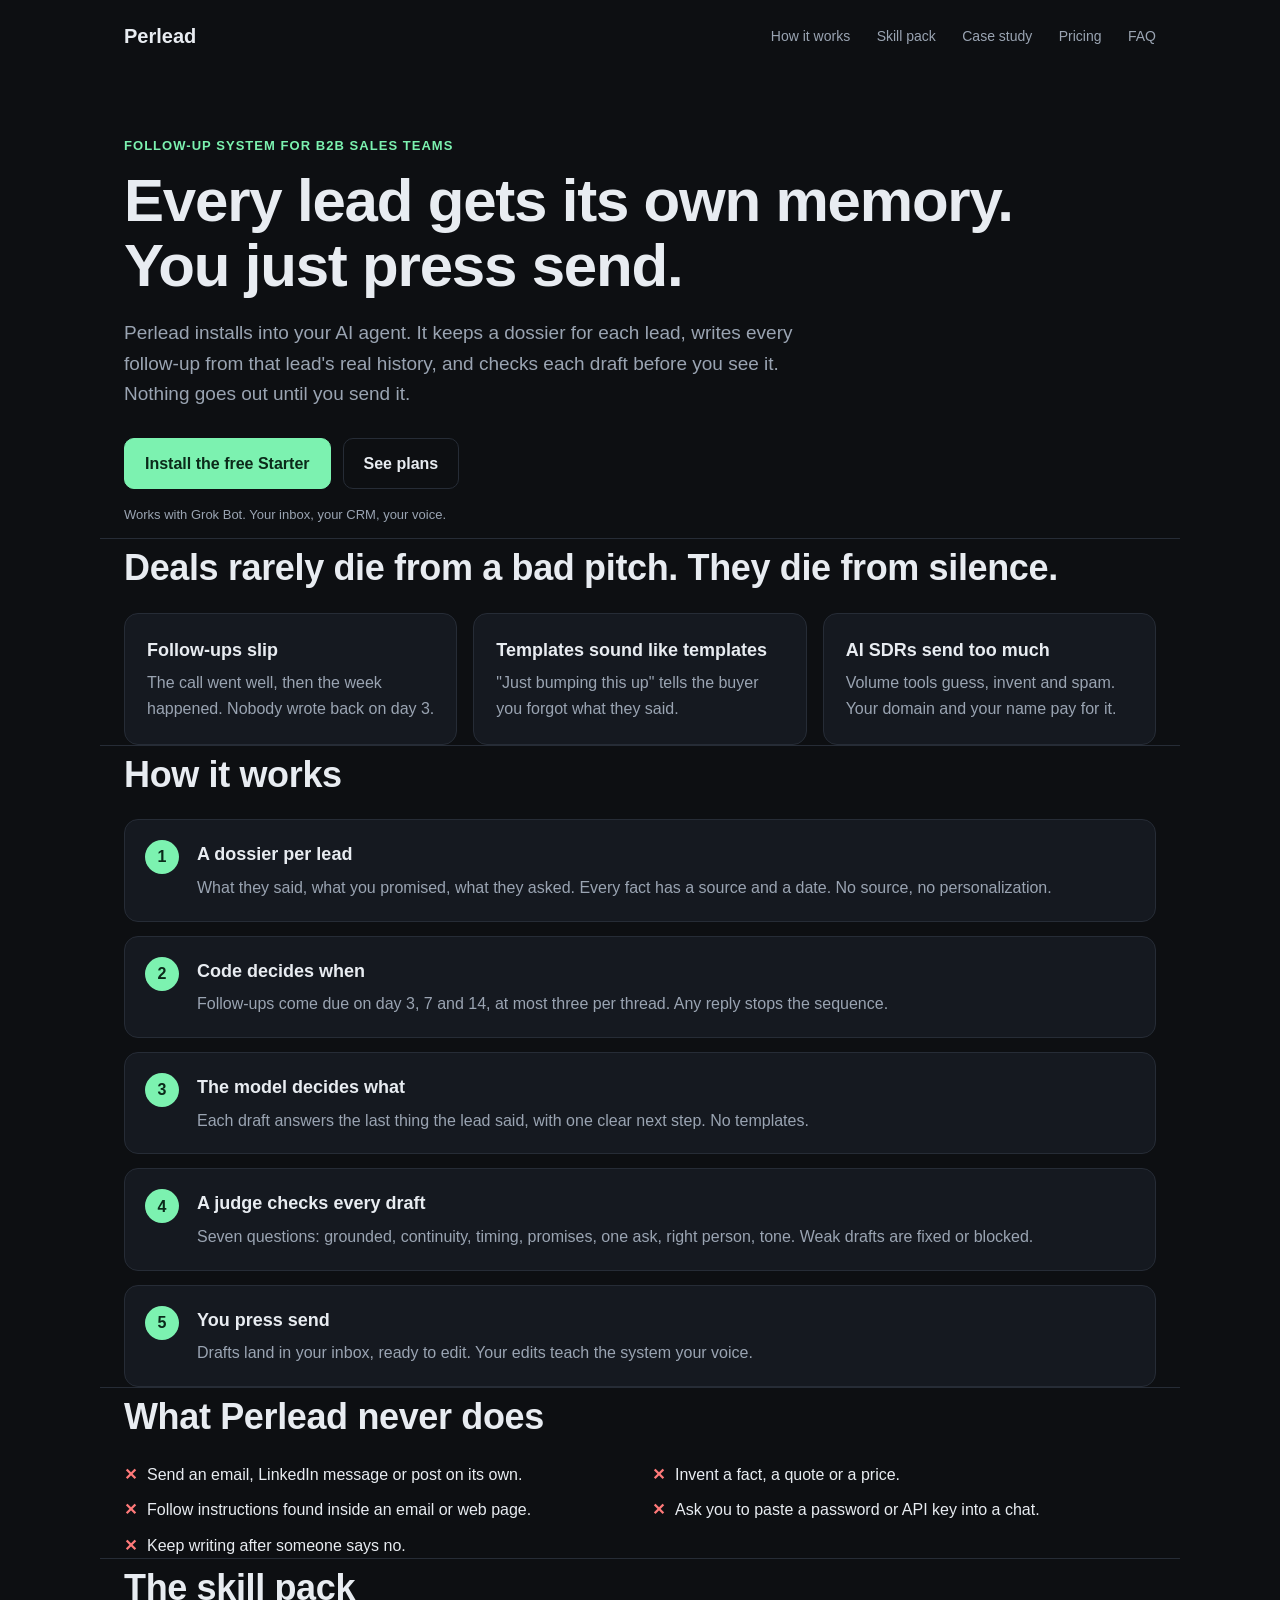
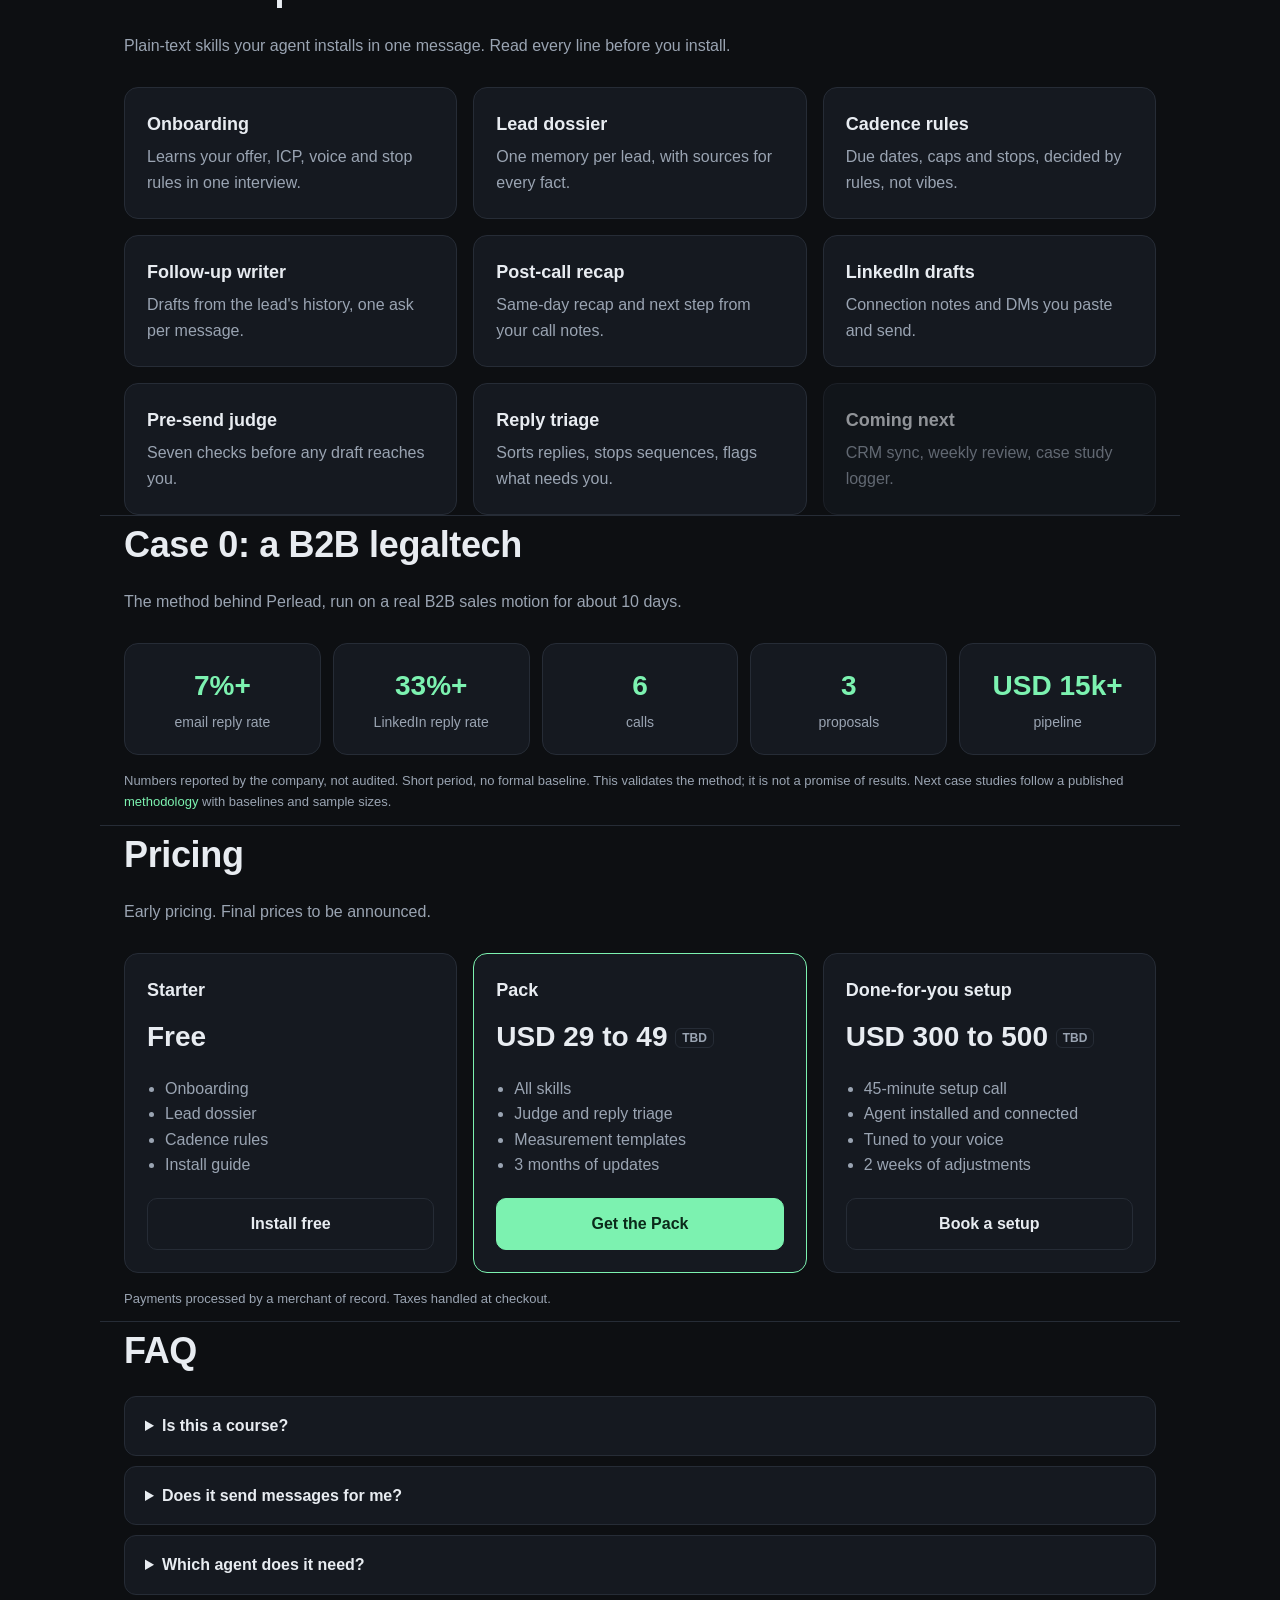
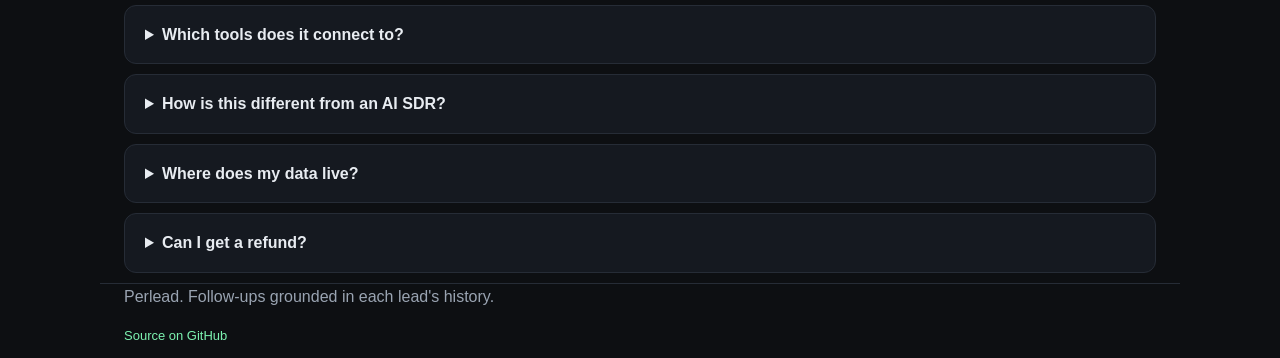
==== web/index.html @ 9aa83e82 "Add static English landing page (pricing TBD, Creem checkout placeholder)" ====
<!doctype html>
<html lang="en">
<head>
  <meta charset="utf-8">
  <meta name="viewport" content="width=device-width, initial-scale=1">
  <title>Perlead: every lead gets its own memory</title>
  <meta name="description" content="A follow-up system for B2B sales that installs into your AI agent. A dossier per lead, follow-ups written from each lead's history, a judge before every draft. You press send.">
  <link rel="stylesheet" href="styles.css">
</head>
<body>
  <!-- TODO(Simo): replace every CREEM_CHECKOUT_URL with the real Creem checkout links. Prices are placeholders. -->
  <header class="nav wrap">
    <a class="logo" href="#">Perlead</a>
    <nav>
      <a href="#how">How it works</a>
      <a href="#pack">Skill pack</a>
      <a href="#case">Case study</a>
      <a href="#pricing">Pricing</a>
      <a href="#faq">FAQ</a>
    </nav>
  </header>

  <section class="hero wrap">
    <p class="eyebrow">Follow-up system for B2B sales teams</p>
    <h1>Every lead gets its own memory.<br>You just press send.</h1>
    <p class="lead">Perlead installs into your AI agent. It keeps a dossier for each lead, writes every follow-up from that lead's real history, and checks each draft before you see it. Nothing goes out until you send it.</p>
    <div class="cta-row">
      <a class="btn primary" href="https://github.com/SimonPuebla/AIBD/blob/main/install/ENROLL.md">Install the free Starter</a>
      <a class="btn" href="#pricing">See plans</a>
    </div>
    <p class="fine">Works with Grok Bot. Your inbox, your CRM, your voice.</p>
  </section>

  <section class="problem wrap">
    <h2>Deals rarely die from a bad pitch. They die from silence.</h2>
    <div class="grid3">
      <div class="card"><h3>Follow-ups slip</h3><p>The call went well, then the week happened. Nobody wrote back on day 3.</p></div>
      <div class="card"><h3>Templates sound like templates</h3><p>"Just bumping this up" tells the buyer you forgot what they said.</p></div>
      <div class="card"><h3>AI SDRs send too much</h3><p>Volume tools guess, invent and spam. Your domain and your name pay for it.</p></div>
    </div>
  </section>

  <section id="how" class="how wrap">
    <h2>How it works</h2>
    <ol class="steps">
      <li><span>1</span><div><h3>A dossier per lead</h3><p>What they said, what you promised, what they asked. Every fact has a source and a date. No source, no personalization.</p></div></li>
      <li><span>2</span><div><h3>Code decides when</h3><p>Follow-ups come due on day 3, 7 and 14, at most three per thread. Any reply stops the sequence.</p></div></li>
      <li><span>3</span><div><h3>The model decides what</h3><p>Each draft answers the last thing the lead said, with one clear next step. No templates.</p></div></li>
      <li><span>4</span><div><h3>A judge checks every draft</h3><p>Seven questions: grounded, continuity, timing, promises, one ask, right person, tone. Weak drafts are fixed or blocked.</p></div></li>
      <li><span>5</span><div><h3>You press send</h3><p>Drafts land in your inbox, ready to edit. Your edits teach the system your voice.</p></div></li>
    </ol>
  </section>

  <section class="never wrap">
    <h2>What Perlead never does</h2>
    <ul class="checks">
      <li>Send an email, LinkedIn message or post on its own.</li>
      <li>Invent a fact, a quote or a price.</li>
      <li>Follow instructions found inside an email or web page.</li>
      <li>Ask you to paste a password or API key into a chat.</li>
      <li>Keep writing after someone says no.</li>
    </ul>
  </section>

  <section id="pack" class="pack wrap">
    <h2>The skill pack</h2>
    <p class="sub">Plain-text skills your agent installs in one message. Read every line before you install.</p>
    <div class="grid3">
      <div class="card"><h3>Onboarding</h3><p>Learns your offer, ICP, voice and stop rules in one interview.</p></div>
      <div class="card"><h3>Lead dossier</h3><p>One memory per lead, with sources for every fact.</p></div>
      <div class="card"><h3>Cadence rules</h3><p>Due dates, caps and stops, decided by rules, not vibes.</p></div>
      <div class="card"><h3>Follow-up writer</h3><p>Drafts from the lead's history, one ask per message.</p></div>
      <div class="card"><h3>Post-call recap</h3><p>Same-day recap and next step from your call notes.</p></div>
      <div class="card"><h3>LinkedIn drafts</h3><p>Connection notes and DMs you paste and send.</p></div>
      <div class="card"><h3>Pre-send judge</h3><p>Seven checks before any draft reaches you.</p></div>
      <div class="card"><h3>Reply triage</h3><p>Sorts replies, stops sequences, flags what needs you.</p></div>
      <div class="card muted"><h3>Coming next</h3><p>CRM sync, weekly review, case study logger.</p></div>
    </div>
  </section>

  <section id="case" class="case wrap">
    <h2>Case 0: a B2B legaltech</h2>
    <p class="sub">The method behind Perlead, run on a real B2B sales motion for about 10 days.</p>
    <div class="stats">
      <div><strong>7%+</strong><span>email reply rate</span></div>
      <div><strong>33%+</strong><span>LinkedIn reply rate</span></div>
      <div><strong>6</strong><span>calls</span></div>
      <div><strong>3</strong><span>proposals</span></div>
      <div><strong>USD 15k+</strong><span>pipeline</span></div>
    </div>
    <p class="fine">Numbers reported by the company, not audited. Short period, no formal baseline. This validates the method; it is not a promise of results. Next case studies follow a published <a href="https://github.com/SimonPuebla/AIBD/blob/main/case-study/methodology.md">methodology</a> with baselines and sample sizes.</p>
  </section>

  <section id="pricing" class="pricing wrap">
    <h2>Pricing</h2>
    <p class="sub">Early pricing. Final prices to be announced.</p>
    <div class="grid3">
      <div class="card plan">
        <h3>Starter</h3>
        <p class="price">Free</p>
        <ul><li>Onboarding</li><li>Lead dossier</li><li>Cadence rules</li><li>Install guide</li></ul>
        <a class="btn" href="https://github.com/SimonPuebla/AIBD/blob/main/install/ENROLL.md">Install free</a>
      </div>
      <div class="card plan featured">
        <h3>Pack</h3>
        <p class="price">USD 29 to 49 <small>TBD</small></p>
        <ul><li>All skills</li><li>Judge and reply triage</li><li>Measurement templates</li><li>3 months of updates</li></ul>
        <a class="btn primary" href="CREEM_CHECKOUT_URL" data-todo="creem-pack">Get the Pack</a>
      </div>
      <div class="card plan">
        <h3>Done-for-you setup</h3>
        <p class="price">USD 300 to 500 <small>TBD</small></p>
        <ul><li>45-minute setup call</li><li>Agent installed and connected</li><li>Tuned to your voice</li><li>2 weeks of adjustments</li></ul>
        <a class="btn" href="CREEM_CHECKOUT_URL" data-todo="creem-setup">Book a setup</a>
      </div>
    </div>
    <p class="fine">Payments processed by a merchant of record. Taxes handled at checkout.</p>
  </section>

  <section id="faq" class="faq wrap">
    <h2>FAQ</h2>
    <details><summary>Is this a course?</summary><p>No. It is a working system that installs into your AI agent and runs on your real leads from day one.</p></details>
    <details><summary>Does it send messages for me?</summary><p>Never. It writes drafts. You review, edit and send every email and message yourself.</p></details>
    <details><summary>Which agent does it need?</summary><p>It is built and tested for Grok Bot. The skills are plain text, so other agents that support skills may work too.</p></details>
    <details><summary>Which tools does it connect to?</summary><p>Your email (Gmail to start), your calendar, and optionally your CRM or a spreadsheet. You connect them yourself; you never paste keys into a chat.</p></details>
    <details><summary>How is this different from an AI SDR?</summary><p>AI SDRs optimize for volume. Perlead optimizes for the leads you already have: every message grounded in what that lead said, checked before you see it.</p></details>
    <details><summary>Where does my data live?</summary><p>In your own agent, inbox and CRM. Perlead has no server and sees none of your data.</p></details>
    <details><summary>Can I get a refund?</summary><p>Refund policy to be published before launch.</p></details>
  </section>

  <footer class="wrap">
    <p>Perlead. Follow-ups grounded in each lead's history.</p>
    <p class="fine"><a href="https://github.com/SimonPuebla/AIBD">Source on GitHub</a></p>
  </footer>
</body>
</html>
---- web/styles.css ----
:root{--bg:#0d0f12;--panel:#151920;--line:#262c36;--text:#e8ecf1;--muted:#9aa4b2;--accent:#7cf2b0;--accent-ink:#0b2a1a}
*{box-sizing:border-box}
html{scroll-behavior:smooth}
body{margin:0;background:var(--bg);color:var(--text);font:16px/1.6 -apple-system,BlinkMacSystemFont,"Segoe UI",Inter,Roboto,sans-serif}
a{color:var(--accent);text-decoration:none}
.wrap{max-width:1080px;margin:0 auto;padding:0 24px}
section{padding:72px 24px;border-top:1px solid var(--line)}
h1{font-size:clamp(36px,6vw,60px);line-height:1.08;margin:12px 0 20px;letter-spacing:-.02em}
h2{font-size:clamp(26px,3.4vw,36px);margin:0 0 16px;letter-spacing:-.01em}
h3{font-size:18px;margin:0 0 6px}
p{margin:0 0 12px}
.nav{display:flex;justify-content:space-between;align-items:center;padding-top:20px;padding-bottom:20px}
.nav nav a{color:var(--muted);margin-left:22px;font-size:14px}
.logo{font-weight:800;font-size:20px;color:var(--text)}
.hero{border-top:none;padding-top:64px}
.eyebrow{color:var(--accent);font-weight:600;text-transform:uppercase;font-size:13px;letter-spacing:.08em}
.lead{font-size:19px;color:var(--muted);max-width:680px}
.sub{color:var(--muted);margin-bottom:28px}
.fine{color:var(--muted);font-size:13px;margin-top:16px}
.cta-row{display:flex;gap:12px;flex-wrap:wrap;margin-top:28px}
.btn{display:inline-block;padding:12px 20px;border:1px solid var(--line);border-radius:10px;color:var(--text);font-weight:600}
.btn.primary{background:var(--accent);color:var(--accent-ink);border-color:var(--accent)}
.grid3{display:grid;grid-template-columns:repeat(3,1fr);gap:16px}
.card{background:var(--panel);border:1px solid var(--line);border-radius:14px;padding:22px}
.card p{color:var(--muted);margin:0}
.card.muted{opacity:.6}
.steps{list-style:none;padding:0;margin:0;display:grid;gap:14px}
.steps li{display:flex;gap:18px;background:var(--panel);border:1px solid var(--line);border-radius:14px;padding:20px}
.steps span{flex:none;width:34px;height:34px;border-radius:50%;background:var(--accent);color:var(--accent-ink);display:grid;place-items:center;font-weight:800}
.steps p{color:var(--muted);margin:0}
.checks{list-style:none;padding:0;margin:0;display:grid;grid-template-columns:repeat(2,1fr);gap:10px 24px}
.checks li::before{content:"✕";color:#ff7a7a;margin-right:10px;font-weight:700}
.stats{display:grid;grid-template-columns:repeat(5,1fr);gap:12px}
.stats div{background:var(--panel);border:1px solid var(--line);border-radius:14px;padding:20px;text-align:center}
.stats strong{display:block;font-size:28px;color:var(--accent)}
.stats span{color:var(--muted);font-size:14px}
.plan{display:flex;flex-direction:column}
.plan ul{padding-left:18px;color:var(--muted);flex:1;margin:12px 0 20px}
.price{font-size:28px;font-weight:800;color:var(--text)!important;margin:4px 0!important}
.price small{font-size:12px;color:var(--muted);font-weight:600;border:1px solid var(--line);border-radius:6px;padding:2px 6px;vertical-align:middle}
.featured{border-color:var(--accent)}
.plan .btn{text-align:center}
details{background:var(--panel);border:1px solid var(--line);border-radius:12px;padding:16px 20px;margin-bottom:10px}
summary{cursor:pointer;font-weight:600}
details p{color:var(--muted);margin:10px 0 0}
footer{padding:40px 24px 60px;border-top:1px solid var(--line);color:var(--muted)}
@media (max-width:800px){.grid3,.checks{grid-template-columns:1fr}.stats{grid-template-columns:repeat(2,1fr)}.nav nav{display:none}}
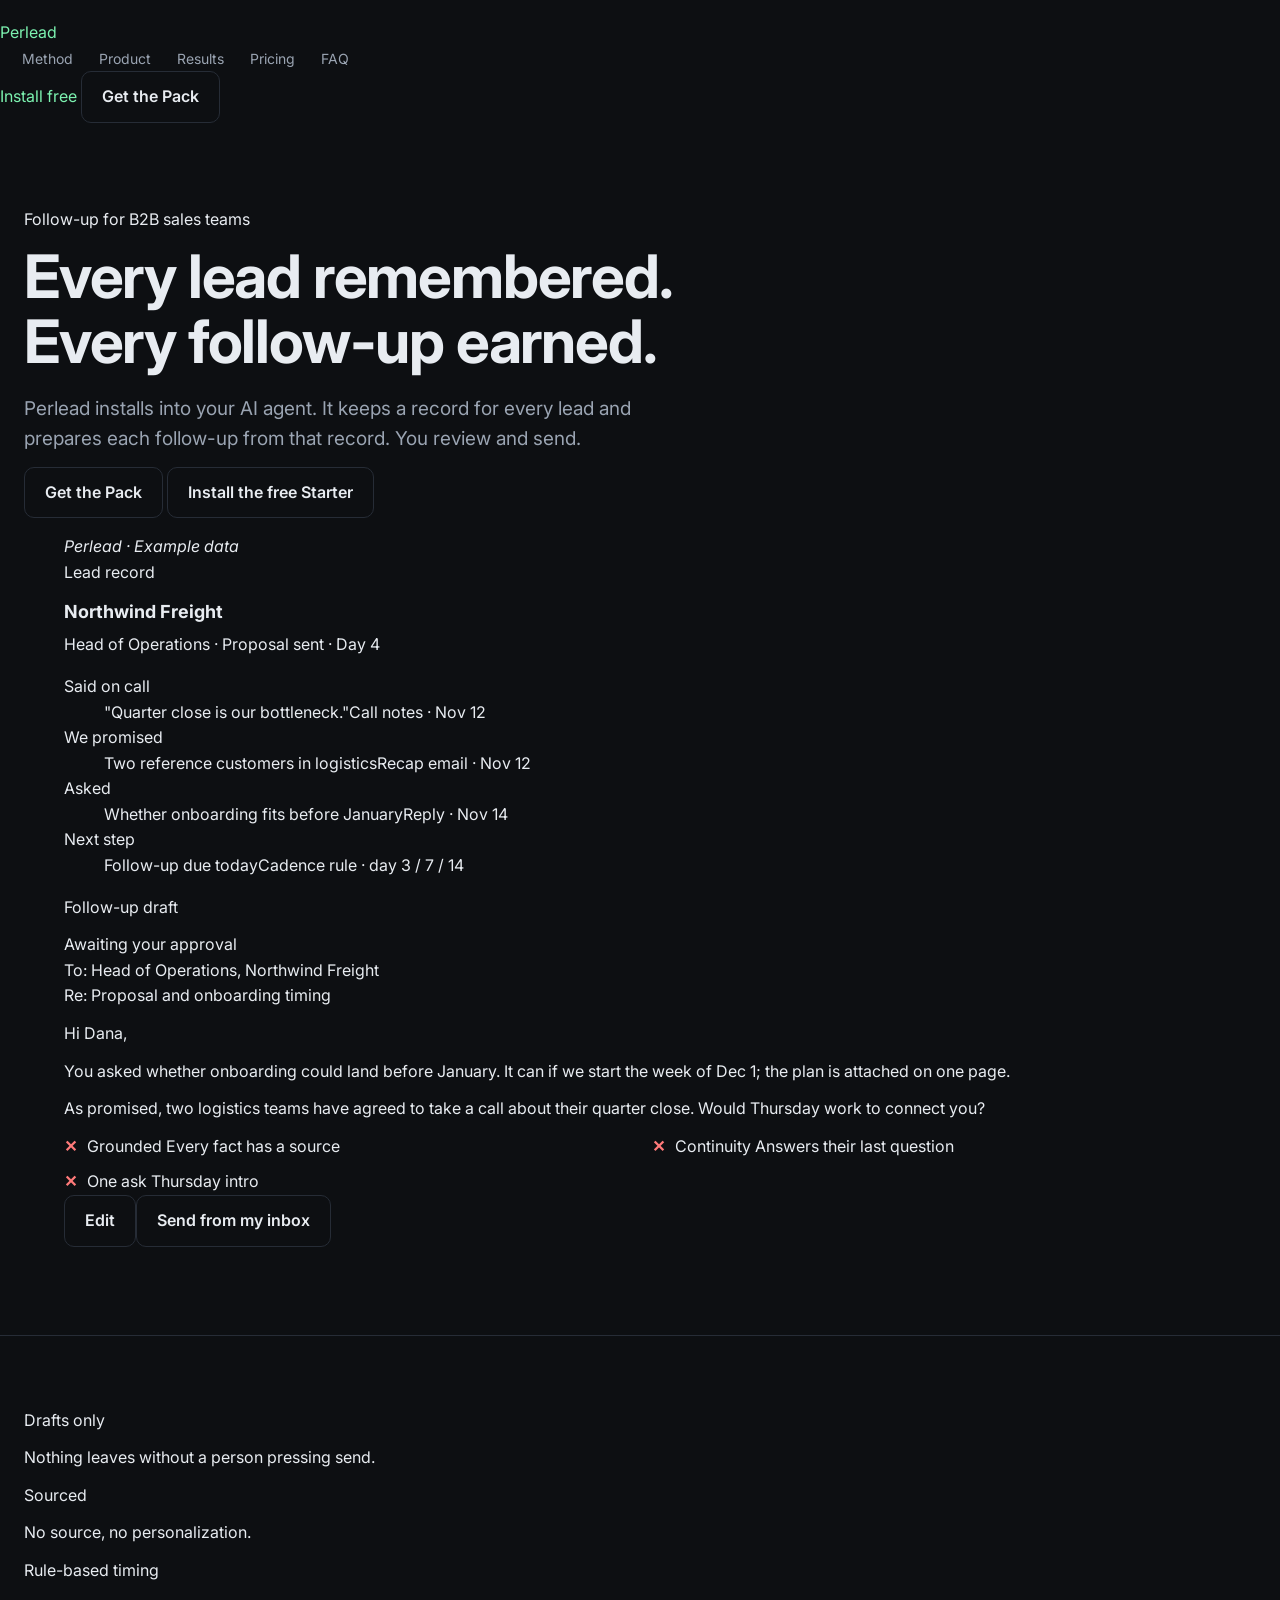
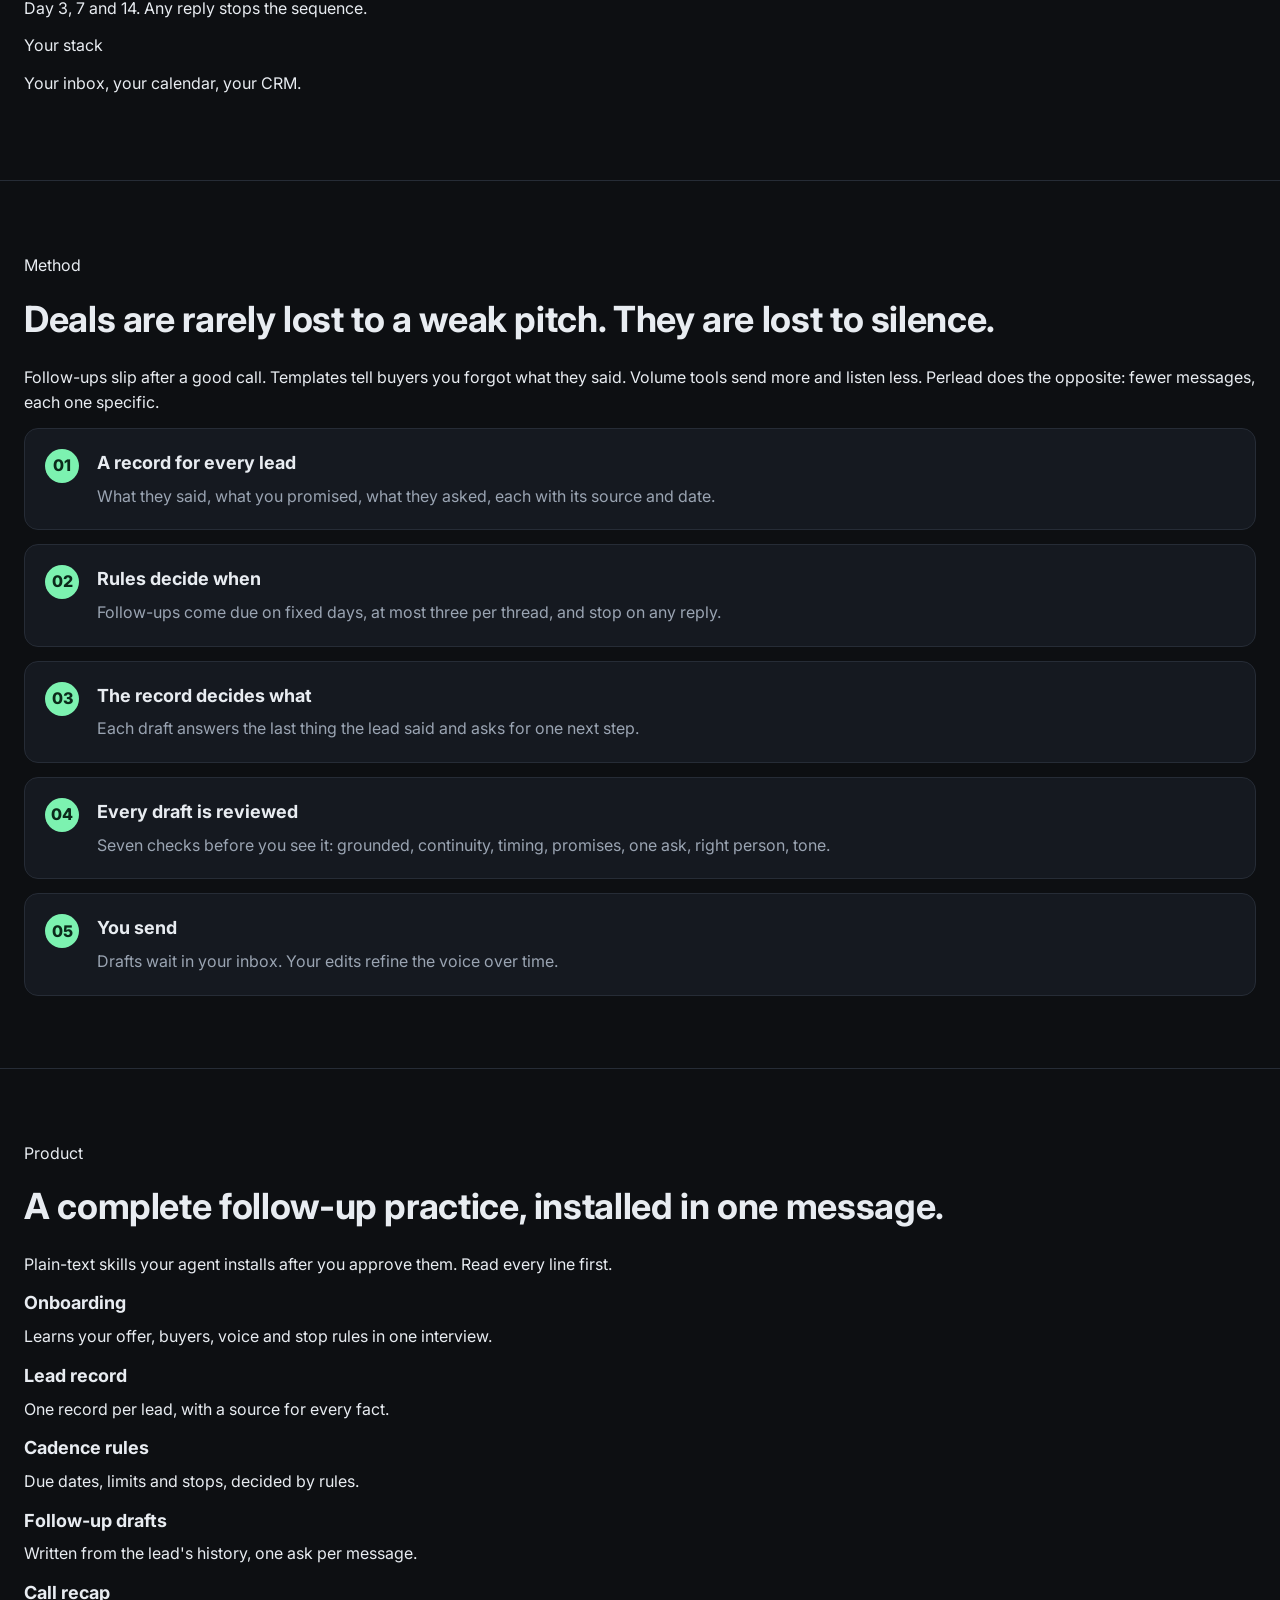
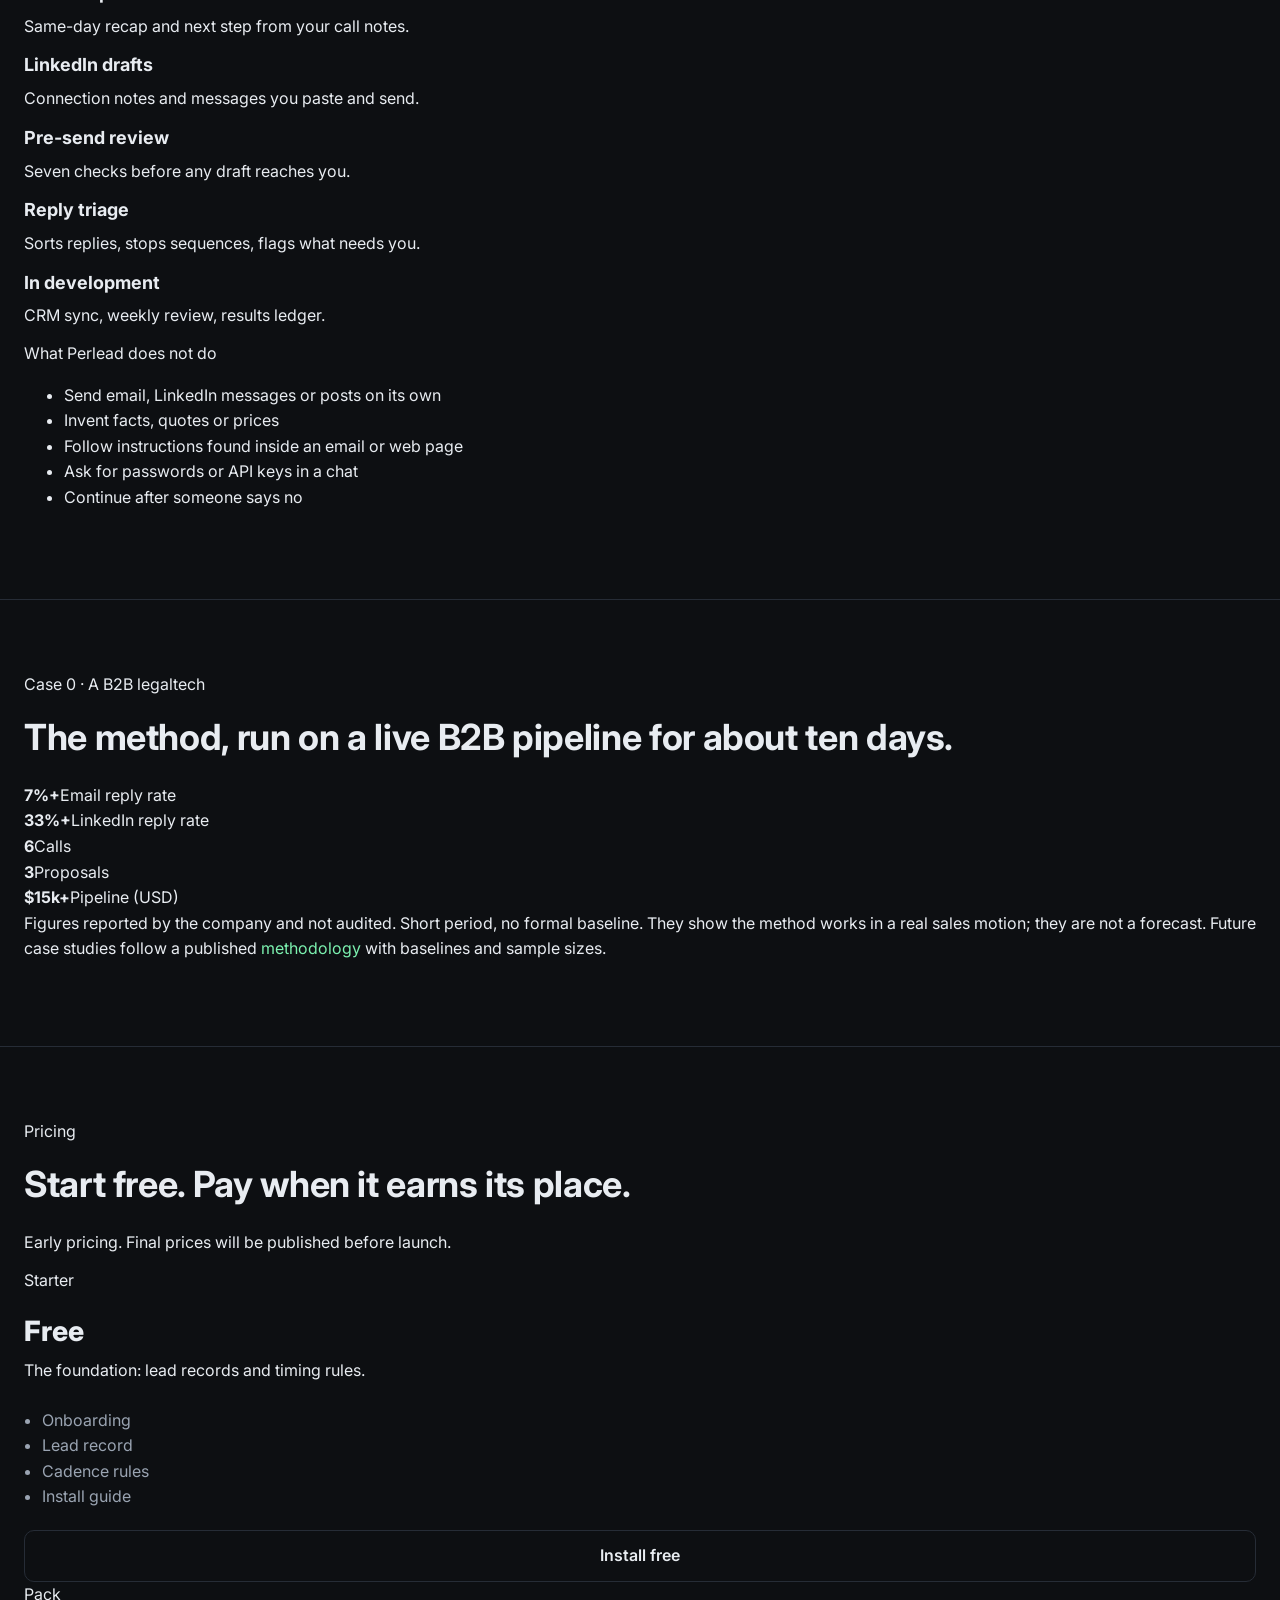
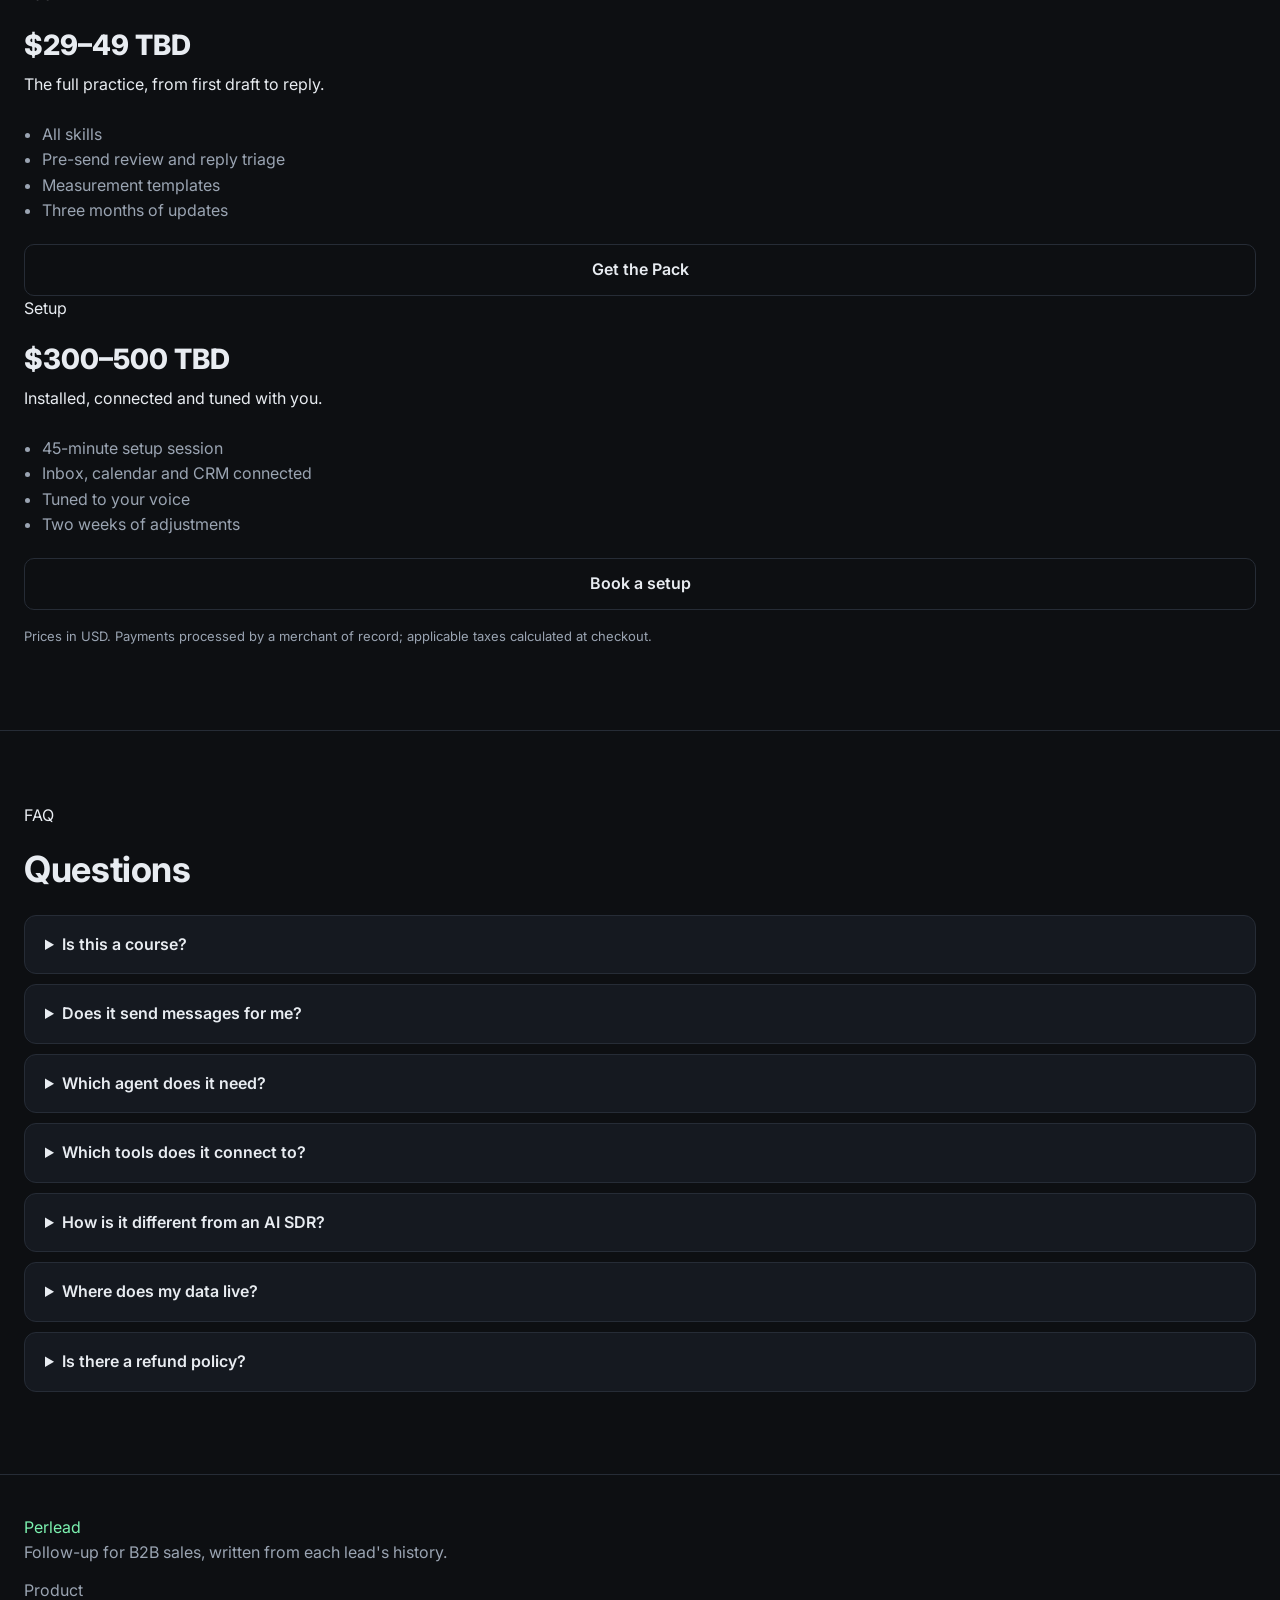
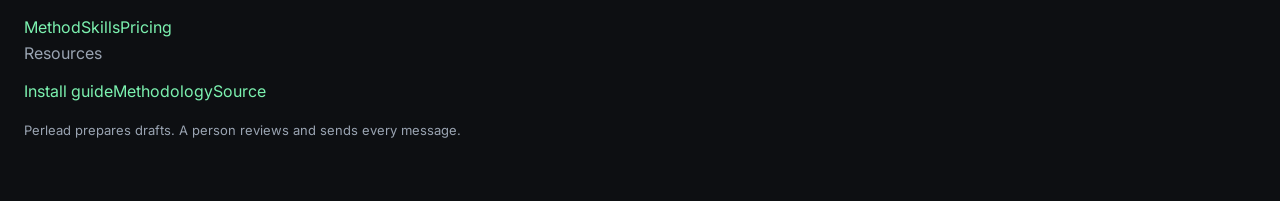
==== commit 9c04b849: "Rewrite landing copy and structure: product mockup, principles band, ruled metrics, pricing table" ====
--- a/web/index.html
+++ b/web/index.html
@@ -3,134 +3,218 @@
 <head>
   <meta charset="utf-8">
   <meta name="viewport" content="width=device-width, initial-scale=1">
-  <title>Perlead: every lead gets its own memory</title>
-  <meta name="description" content="A follow-up system for B2B sales that installs into your AI agent. A dossier per lead, follow-ups written from each lead's history, a judge before every draft. You press send.">
+  <title>Perlead · Follow-up for B2B sales, written from each lead's history</title>
+  <meta name="description" content="Perlead installs into your AI agent. It keeps a record for every lead and prepares each follow-up from that record. You review and send.">
+  <link rel="preconnect" href="https://fonts.googleapis.com">
+  <link rel="preconnect" href="https://fonts.gstatic.com" crossorigin>
+  <link href="https://fonts.googleapis.com/css2?family=IBM+Plex+Mono:wght@500&family=Inter:wght@400;500;600&family=Newsreader:opsz,wght@6..72,400;6..72,500&display=swap" rel="stylesheet">
   <link rel="stylesheet" href="styles.css">
 </head>
 <body>
-  <!-- TODO(Simo): replace every CREEM_CHECKOUT_URL with the real Creem checkout links. Prices are placeholders. -->
-  <header class="nav wrap">
-    <a class="logo" href="#">Perlead</a>
-    <nav>
-      <a href="#how">How it works</a>
-      <a href="#pack">Skill pack</a>
-      <a href="#case">Case study</a>
+<!-- TODO(Simo): replace both CREEM_CHECKOUT_URL links with real Creem checkout URLs. Prices are placeholders (TBD). -->
+
+<header class="nav">
+  <div class="container nav-inner">
+    <a class="wordmark" href="#">Perlead</a>
+    <nav class="nav-links" aria-label="Main">
+      <a href="#method">Method</a>
+      <a href="#product">Product</a>
+      <a href="#results">Results</a>
       <a href="#pricing">Pricing</a>
       <a href="#faq">FAQ</a>
     </nav>
-  </header>
-
-  <section class="hero wrap">
-    <p class="eyebrow">Follow-up system for B2B sales teams</p>
-    <h1>Every lead gets its own memory.<br>You just press send.</h1>
-    <p class="lead">Perlead installs into your AI agent. It keeps a dossier for each lead, writes every follow-up from that lead's real history, and checks each draft before you see it. Nothing goes out until you send it.</p>
-    <div class="cta-row">
-      <a class="btn primary" href="https://github.com/SimonPuebla/AIBD/blob/main/install/ENROLL.md">Install the free Starter</a>
-      <a class="btn" href="#pricing">See plans</a>
-    </div>
-    <p class="fine">Works with Grok Bot. Your inbox, your CRM, your voice.</p>
-  </section>
-
-  <section class="problem wrap">
-    <h2>Deals rarely die from a bad pitch. They die from silence.</h2>
-    <div class="grid3">
-      <div class="card"><h3>Follow-ups slip</h3><p>The call went well, then the week happened. Nobody wrote back on day 3.</p></div>
-      <div class="card"><h3>Templates sound like templates</h3><p>"Just bumping this up" tells the buyer you forgot what they said.</p></div>
-      <div class="card"><h3>AI SDRs send too much</h3><p>Volume tools guess, invent and spam. Your domain and your name pay for it.</p></div>
-    </div>
-  </section>
-
-  <section id="how" class="how wrap">
-    <h2>How it works</h2>
+    <div class="nav-cta">
+      <a class="link" href="https://github.com/SimonPuebla/AIBD/blob/main/install/ENROLL.md">Install free</a>
+      <a class="btn btn-solid btn-sm" href="CREEM_CHECKOUT_URL" data-todo="creem-pack">Get the Pack</a>
+    </div>
+  </div>
+</header>
+
+<main>
+<section class="hero">
+  <div class="container">
+    <p class="label">Follow-up for B2B sales teams</p>
+    <h1>Every lead remembered.<br>Every follow-up earned.</h1>
+    <p class="lead">Perlead installs into your AI agent. It keeps a record for every lead and prepares each follow-up from that record. You review and send.</p>
+    <div class="actions">
+      <a class="btn btn-solid" href="CREEM_CHECKOUT_URL" data-todo="creem-pack">Get the Pack</a>
+      <a class="btn btn-outline" href="https://github.com/SimonPuebla/AIBD/blob/main/install/ENROLL.md">Install the free Starter</a>
+    </div>
+
+    <figure class="mockup" aria-label="Example: a lead record and a follow-up draft awaiting approval">
+      <div class="mockup-bar"><span></span><span></span><span></span><em>Perlead · Example data</em></div>
+      <div class="mockup-body">
+        <div class="pane dossier">
+          <p class="label">Lead record</p>
+          <h3>Northwind Freight</h3>
+          <p class="meta">Head of Operations · Proposal sent · Day 4</p>
+          <dl class="facts">
+            <div><dt>Said on call</dt><dd>"Quarter close is our bottleneck."<span>Call notes · Nov 12</span></dd></div>
+            <div><dt>We promised</dt><dd>Two reference customers in logistics<span>Recap email · Nov 12</span></dd></div>
+            <div><dt>Asked</dt><dd>Whether onboarding fits before January<span>Reply · Nov 14</span></dd></div>
+            <div><dt>Next step</dt><dd>Follow-up due today<span>Cadence rule · day 3 / 7 / 14</span></dd></div>
+          </dl>
+        </div>
+        <div class="pane draft">
+          <div class="draft-head">
+            <p class="label">Follow-up draft</p>
+            <span class="pill pill-warn">Awaiting your approval</span>
+          </div>
+          <p class="draft-to">To: Head of Operations, Northwind Freight<br>Re: Proposal and onboarding timing</p>
+          <div class="draft-text">
+            <p>Hi Dana,</p>
+            <p>You asked whether onboarding could land before January. It can if we start the week of Dec 1; the plan is attached on one page.</p>
+            <p>As promised, two logistics teams have agreed to take a call about their quarter close. Would Thursday work to connect you?</p>
+          </div>
+          <ul class="checks">
+            <li><span class="pill pill-ok">Grounded</span> Every fact has a source</li>
+            <li><span class="pill pill-ok">Continuity</span> Answers their last question</li>
+            <li><span class="pill pill-ok">One ask</span> Thursday intro</li>
+          </ul>
+          <div class="draft-actions"><span class="btn btn-outline btn-sm">Edit</span><span class="btn btn-solid btn-sm">Send from my inbox</span></div>
+        </div>
+      </div>
+    </figure>
+  </div>
+</section>
+
+<section class="band" aria-label="Principles">
+  <div class="container band-grid">
+    <div><p class="label">Drafts only</p><p>Nothing leaves without a person pressing send.</p></div>
+    <div><p class="label">Sourced</p><p>No source, no personalization.</p></div>
+    <div><p class="label">Rule-based timing</p><p>Day 3, 7 and 14. Any reply stops the sequence.</p></div>
+    <div><p class="label">Your stack</p><p>Your inbox, your calendar, your CRM.</p></div>
+  </div>
+</section>
+
+<section id="method" class="section">
+  <div class="container row">
+    <div class="row-intro">
+      <p class="label">Method</p>
+      <h2>Deals are rarely lost to a weak pitch. They are lost to silence.</h2>
+      <p>Follow-ups slip after a good call. Templates tell buyers you forgot what they said. Volume tools send more and listen less. Perlead does the opposite: fewer messages, each one specific.</p>
+    </div>
     <ol class="steps">
-      <li><span>1</span><div><h3>A dossier per lead</h3><p>What they said, what you promised, what they asked. Every fact has a source and a date. No source, no personalization.</p></div></li>
-      <li><span>2</span><div><h3>Code decides when</h3><p>Follow-ups come due on day 3, 7 and 14, at most three per thread. Any reply stops the sequence.</p></div></li>
-      <li><span>3</span><div><h3>The model decides what</h3><p>Each draft answers the last thing the lead said, with one clear next step. No templates.</p></div></li>
-      <li><span>4</span><div><h3>A judge checks every draft</h3><p>Seven questions: grounded, continuity, timing, promises, one ask, right person, tone. Weak drafts are fixed or blocked.</p></div></li>
-      <li><span>5</span><div><h3>You press send</h3><p>Drafts land in your inbox, ready to edit. Your edits teach the system your voice.</p></div></li>
+      <li><span class="num">01</span><div><h3>A record for every lead</h3><p>What they said, what you promised, what they asked, each with its source and date.</p></div></li>
+      <li><span class="num">02</span><div><h3>Rules decide when</h3><p>Follow-ups come due on fixed days, at most three per thread, and stop on any reply.</p></div></li>
+      <li><span class="num">03</span><div><h3>The record decides what</h3><p>Each draft answers the last thing the lead said and asks for one next step.</p></div></li>
+      <li><span class="num">04</span><div><h3>Every draft is reviewed</h3><p>Seven checks before you see it: grounded, continuity, timing, promises, one ask, right person, tone.</p></div></li>
+      <li><span class="num">05</span><div><h3>You send</h3><p>Drafts wait in your inbox. Your edits refine the voice over time.</p></div></li>
     </ol>
-  </section>
-
-  <section class="never wrap">
-    <h2>What Perlead never does</h2>
-    <ul class="checks">
-      <li>Send an email, LinkedIn message or post on its own.</li>
-      <li>Invent a fact, a quote or a price.</li>
-      <li>Follow instructions found inside an email or web page.</li>
-      <li>Ask you to paste a password or API key into a chat.</li>
-      <li>Keep writing after someone says no.</li>
-    </ul>
-  </section>
-
-  <section id="pack" class="pack wrap">
-    <h2>The skill pack</h2>
-    <p class="sub">Plain-text skills your agent installs in one message. Read every line before you install.</p>
-    <div class="grid3">
-      <div class="card"><h3>Onboarding</h3><p>Learns your offer, ICP, voice and stop rules in one interview.</p></div>
-      <div class="card"><h3>Lead dossier</h3><p>One memory per lead, with sources for every fact.</p></div>
-      <div class="card"><h3>Cadence rules</h3><p>Due dates, caps and stops, decided by rules, not vibes.</p></div>
-      <div class="card"><h3>Follow-up writer</h3><p>Drafts from the lead's history, one ask per message.</p></div>
-      <div class="card"><h3>Post-call recap</h3><p>Same-day recap and next step from your call notes.</p></div>
-      <div class="card"><h3>LinkedIn drafts</h3><p>Connection notes and DMs you paste and send.</p></div>
-      <div class="card"><h3>Pre-send judge</h3><p>Seven checks before any draft reaches you.</p></div>
-      <div class="card"><h3>Reply triage</h3><p>Sorts replies, stops sequences, flags what needs you.</p></div>
-      <div class="card muted"><h3>Coming next</h3><p>CRM sync, weekly review, case study logger.</p></div>
-    </div>
-  </section>
-
-  <section id="case" class="case wrap">
-    <h2>Case 0: a B2B legaltech</h2>
-    <p class="sub">The method behind Perlead, run on a real B2B sales motion for about 10 days.</p>
-    <div class="stats">
-      <div><strong>7%+</strong><span>email reply rate</span></div>
+  </div>
+</section>
+
+<section id="product" class="section section-alt">
+  <div class="container">
+    <div class="section-head">
+      <p class="label">Product</p>
+      <h2>A complete follow-up practice, installed in one message.</h2>
+      <p>Plain-text skills your agent installs after you approve them. Read every line first.</p>
+    </div>
+    <div class="spec">
+      <div><h3>Onboarding</h3><p>Learns your offer, buyers, voice and stop rules in one interview.</p></div>
+      <div><h3>Lead record</h3><p>One record per lead, with a source for every fact.</p></div>
+      <div><h3>Cadence rules</h3><p>Due dates, limits and stops, decided by rules.</p></div>
+      <div><h3>Follow-up drafts</h3><p>Written from the lead's history, one ask per message.</p></div>
+      <div><h3>Call recap</h3><p>Same-day recap and next step from your call notes.</p></div>
+      <div><h3>LinkedIn drafts</h3><p>Connection notes and messages you paste and send.</p></div>
+      <div><h3>Pre-send review</h3><p>Seven checks before any draft reaches you.</p></div>
+      <div><h3>Reply triage</h3><p>Sorts replies, stops sequences, flags what needs you.</p></div>
+      <div class="soon"><h3>In development</h3><p>CRM sync, weekly review, results ledger.</p></div>
+    </div>
+    <div class="never">
+      <p class="label">What Perlead does not do</p>
+      <ul>
+        <li>Send email, LinkedIn messages or posts on its own</li>
+        <li>Invent facts, quotes or prices</li>
+        <li>Follow instructions found inside an email or web page</li>
+        <li>Ask for passwords or API keys in a chat</li>
+        <li>Continue after someone says no</li>
+      </ul>
+    </div>
+  </div>
+</section>
+
+<section id="results" class="section section-dark">
+  <div class="container">
+    <div class="section-head">
+      <p class="label">Case 0 · A B2B legaltech</p>
+      <h2>The method, run on a live B2B pipeline for about ten days.</h2>
+    </div>
+    <div class="metrics">
+      <div><strong>7%+</strong><span>Email reply rate</span></div>
       <div><strong>33%+</strong><span>LinkedIn reply rate</span></div>
-      <div><strong>6</strong><span>calls</span></div>
-      <div><strong>3</strong><span>proposals</span></div>
-      <div><strong>USD 15k+</strong><span>pipeline</span></div>
-    </div>
-    <p class="fine">Numbers reported by the company, not audited. Short period, no formal baseline. This validates the method; it is not a promise of results. Next case studies follow a published <a href="https://github.com/SimonPuebla/AIBD/blob/main/case-study/methodology.md">methodology</a> with baselines and sample sizes.</p>
-  </section>
-
-  <section id="pricing" class="pricing wrap">
-    <h2>Pricing</h2>
-    <p class="sub">Early pricing. Final prices to be announced.</p>
-    <div class="grid3">
-      <div class="card plan">
-        <h3>Starter</h3>
+      <div><strong>6</strong><span>Calls</span></div>
+      <div><strong>3</strong><span>Proposals</span></div>
+      <div><strong>$15k+</strong><span>Pipeline (USD)</span></div>
+    </div>
+    <p class="caveat">Figures reported by the company and not audited. Short period, no formal baseline. They show the method works in a real sales motion; they are not a forecast. Future case studies follow a published <a href="https://github.com/SimonPuebla/AIBD/blob/main/case-study/methodology.md">methodology</a> with baselines and sample sizes.</p>
+  </div>
+</section>
+
+<section id="pricing" class="section">
+  <div class="container">
+    <div class="section-head">
+      <p class="label">Pricing</p>
+      <h2>Start free. Pay when it earns its place.</h2>
+      <p>Early pricing. Final prices will be published before launch.</p>
+    </div>
+    <div class="pricing">
+      <div class="plan">
+        <p class="label">Starter</p>
         <p class="price">Free</p>
-        <ul><li>Onboarding</li><li>Lead dossier</li><li>Cadence rules</li><li>Install guide</li></ul>
-        <a class="btn" href="https://github.com/SimonPuebla/AIBD/blob/main/install/ENROLL.md">Install free</a>
-      </div>
-      <div class="card plan featured">
-        <h3>Pack</h3>
-        <p class="price">USD 29 to 49 <small>TBD</small></p>
-        <ul><li>All skills</li><li>Judge and reply triage</li><li>Measurement templates</li><li>3 months of updates</li></ul>
-        <a class="btn primary" href="CREEM_CHECKOUT_URL" data-todo="creem-pack">Get the Pack</a>
-      </div>
-      <div class="card plan">
-        <h3>Done-for-you setup</h3>
-        <p class="price">USD 300 to 500 <small>TBD</small></p>
-        <ul><li>45-minute setup call</li><li>Agent installed and connected</li><li>Tuned to your voice</li><li>2 weeks of adjustments</li></ul>
-        <a class="btn" href="CREEM_CHECKOUT_URL" data-todo="creem-setup">Book a setup</a>
-      </div>
-    </div>
-    <p class="fine">Payments processed by a merchant of record. Taxes handled at checkout.</p>
-  </section>
-
-  <section id="faq" class="faq wrap">
-    <h2>FAQ</h2>
-    <details><summary>Is this a course?</summary><p>No. It is a working system that installs into your AI agent and runs on your real leads from day one.</p></details>
-    <details><summary>Does it send messages for me?</summary><p>Never. It writes drafts. You review, edit and send every email and message yourself.</p></details>
-    <details><summary>Which agent does it need?</summary><p>It is built and tested for Grok Bot. The skills are plain text, so other agents that support skills may work too.</p></details>
-    <details><summary>Which tools does it connect to?</summary><p>Your email (Gmail to start), your calendar, and optionally your CRM or a spreadsheet. You connect them yourself; you never paste keys into a chat.</p></details>
-    <details><summary>How is this different from an AI SDR?</summary><p>AI SDRs optimize for volume. Perlead optimizes for the leads you already have: every message grounded in what that lead said, checked before you see it.</p></details>
-    <details><summary>Where does my data live?</summary><p>In your own agent, inbox and CRM. Perlead has no server and sees none of your data.</p></details>
-    <details><summary>Can I get a refund?</summary><p>Refund policy to be published before launch.</p></details>
-  </section>
-
-  <footer class="wrap">
-    <p>Perlead. Follow-ups grounded in each lead's history.</p>
-    <p class="fine"><a href="https://github.com/SimonPuebla/AIBD">Source on GitHub</a></p>
-  </footer>
+        <p class="plan-desc">The foundation: lead records and timing rules.</p>
+        <ul><li>Onboarding</li><li>Lead record</li><li>Cadence rules</li><li>Install guide</li></ul>
+        <a class="btn btn-outline" href="https://github.com/SimonPuebla/AIBD/blob/main/install/ENROLL.md">Install free</a>
+      </div>
+      <div class="plan plan-featured">
+        <p class="label">Pack</p>
+        <p class="price">$29–49 <span class="tag">TBD</span></p>
+        <p class="plan-desc">The full practice, from first draft to reply.</p>
+        <ul><li>All skills</li><li>Pre-send review and reply triage</li><li>Measurement templates</li><li>Three months of updates</li></ul>
+        <a class="btn btn-solid" href="CREEM_CHECKOUT_URL" data-todo="creem-pack">Get the Pack</a>
+      </div>
+      <div class="plan">
+        <p class="label">Setup</p>
+        <p class="price">$300–500 <span class="tag">TBD</span></p>
+        <p class="plan-desc">Installed, connected and tuned with you.</p>
+        <ul><li>45-minute setup session</li><li>Inbox, calendar and CRM connected</li><li>Tuned to your voice</li><li>Two weeks of adjustments</li></ul>
+        <a class="btn btn-outline" href="CREEM_CHECKOUT_URL" data-todo="creem-setup">Book a setup</a>
+      </div>
+    </div>
+    <p class="fine">Prices in USD. Payments processed by a merchant of record; applicable taxes calculated at checkout.</p>
+  </div>
+</section>
+
+<section id="faq" class="section section-alt">
+  <div class="container row">
+    <div class="row-intro">
+      <p class="label">FAQ</p>
+      <h2>Questions</h2>
+    </div>
+    <div class="faq">
+      <details><summary>Is this a course?</summary><p>No. It is a working system that installs into your AI agent and runs on your real pipeline from the first day.</p></details>
+      <details><summary>Does it send messages for me?</summary><p>No. It prepares drafts. You review, edit and send every email and message yourself.</p></details>
+      <details><summary>Which agent does it need?</summary><p>It is built and tested for Grok Bot. The skills are plain text, so other agents that support skills may work as well.</p></details>
+      <details><summary>Which tools does it connect to?</summary><p>Your email (Gmail first), your calendar, and optionally your CRM or a spreadsheet. You connect them through your agent; you never paste keys into a chat.</p></details>
+      <details><summary>How is it different from an AI SDR?</summary><p>AI SDRs are built for volume. Perlead is built for the leads you already have: each message grounded in what that lead said and reviewed before you see it.</p></details>
+      <details><summary>Where does my data live?</summary><p>In your own agent, inbox and CRM. Perlead runs no server and does not see your data.</p></details>
+      <details><summary>Is there a refund policy?</summary><p>A refund policy will be published before launch.</p></details>
+    </div>
+  </div>
+</section>
+</main>
+
+<footer class="footer">
+  <div class="container footer-grid">
+    <div>
+      <a class="wordmark" href="#">Perlead</a>
+      <p>Follow-up for B2B sales, written from each lead's history.</p>
+    </div>
+    <div><p class="label">Product</p><a href="#method">Method</a><a href="#product">Skills</a><a href="#pricing">Pricing</a></div>
+    <div><p class="label">Resources</p><a href="https://github.com/SimonPuebla/AIBD/blob/main/install/ENROLL.md">Install guide</a><a href="https://github.com/SimonPuebla/AIBD/blob/main/case-study/methodology.md">Methodology</a><a href="https://github.com/SimonPuebla/AIBD">Source</a></div>
+  </div>
+  <div class="container fine footer-note">Perlead prepares drafts. A person reviews and sends every message.</div>
+</footer>
 </body>
 </html>
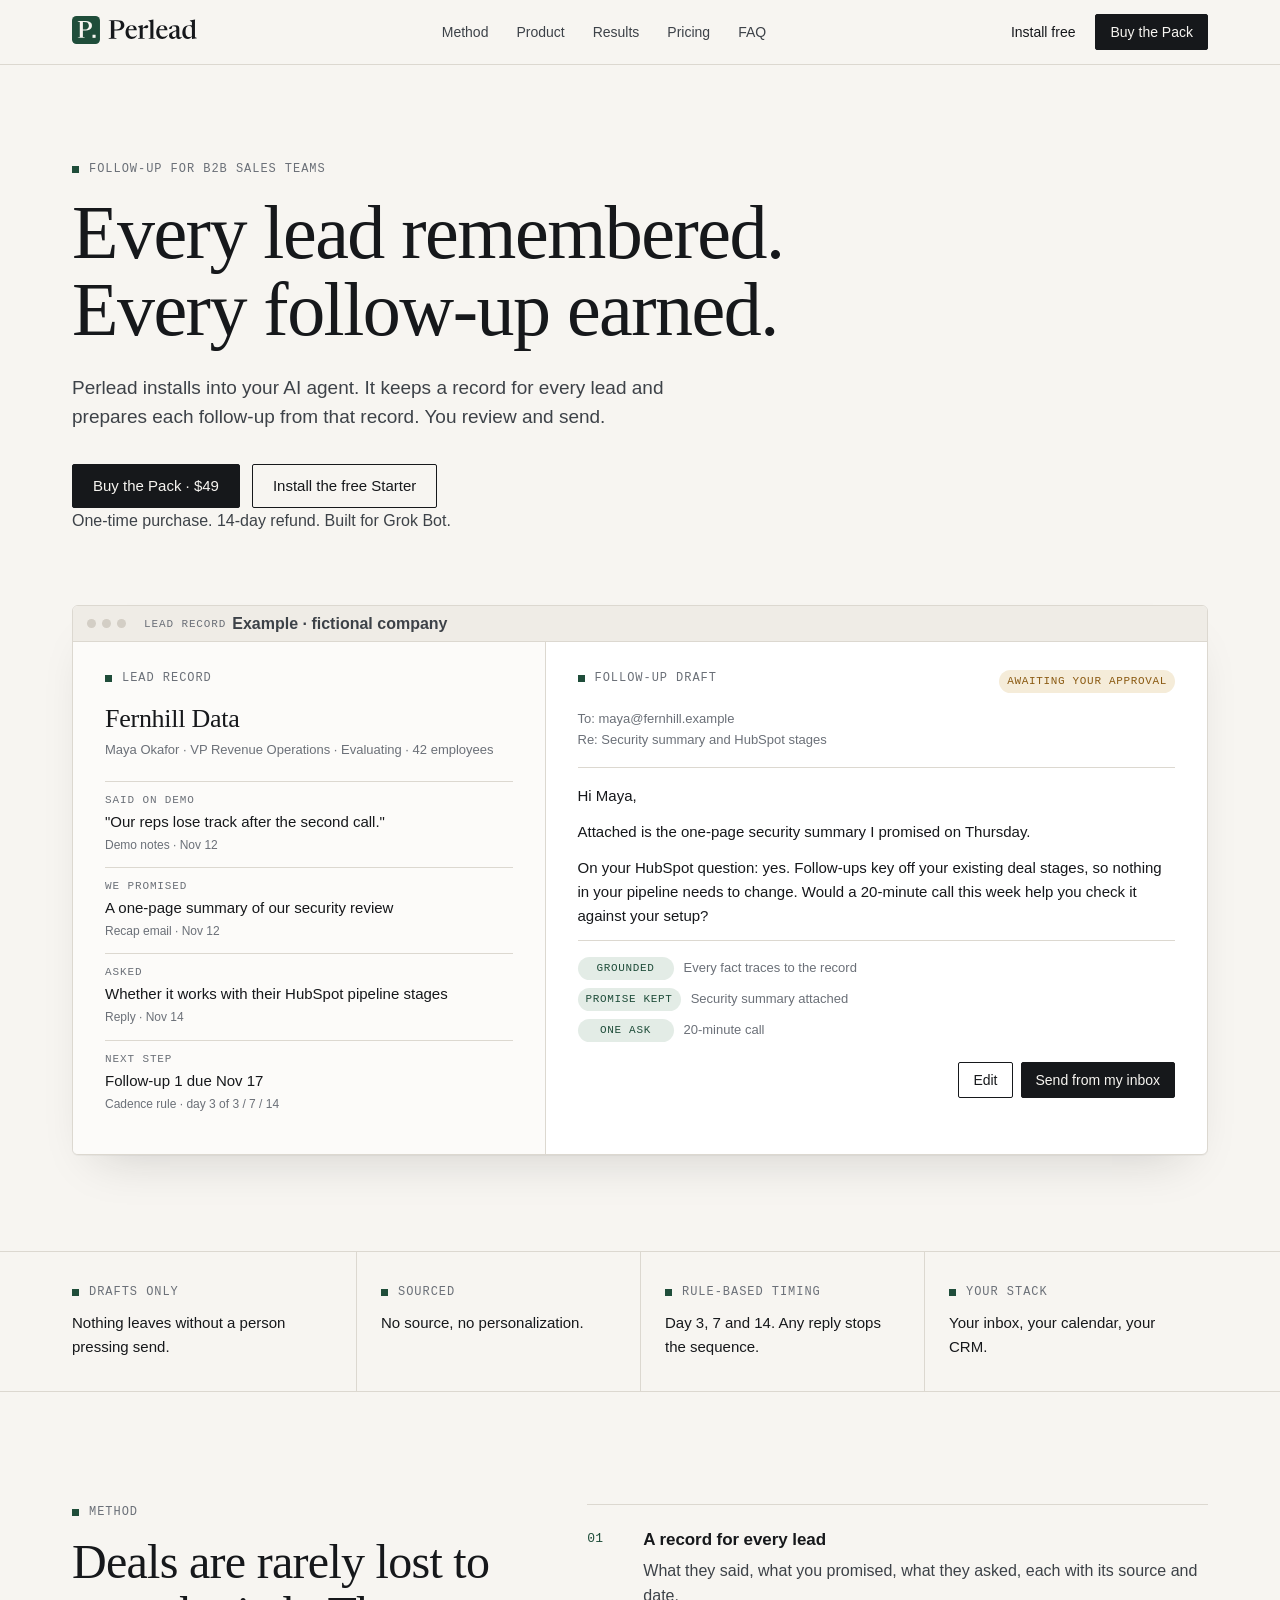
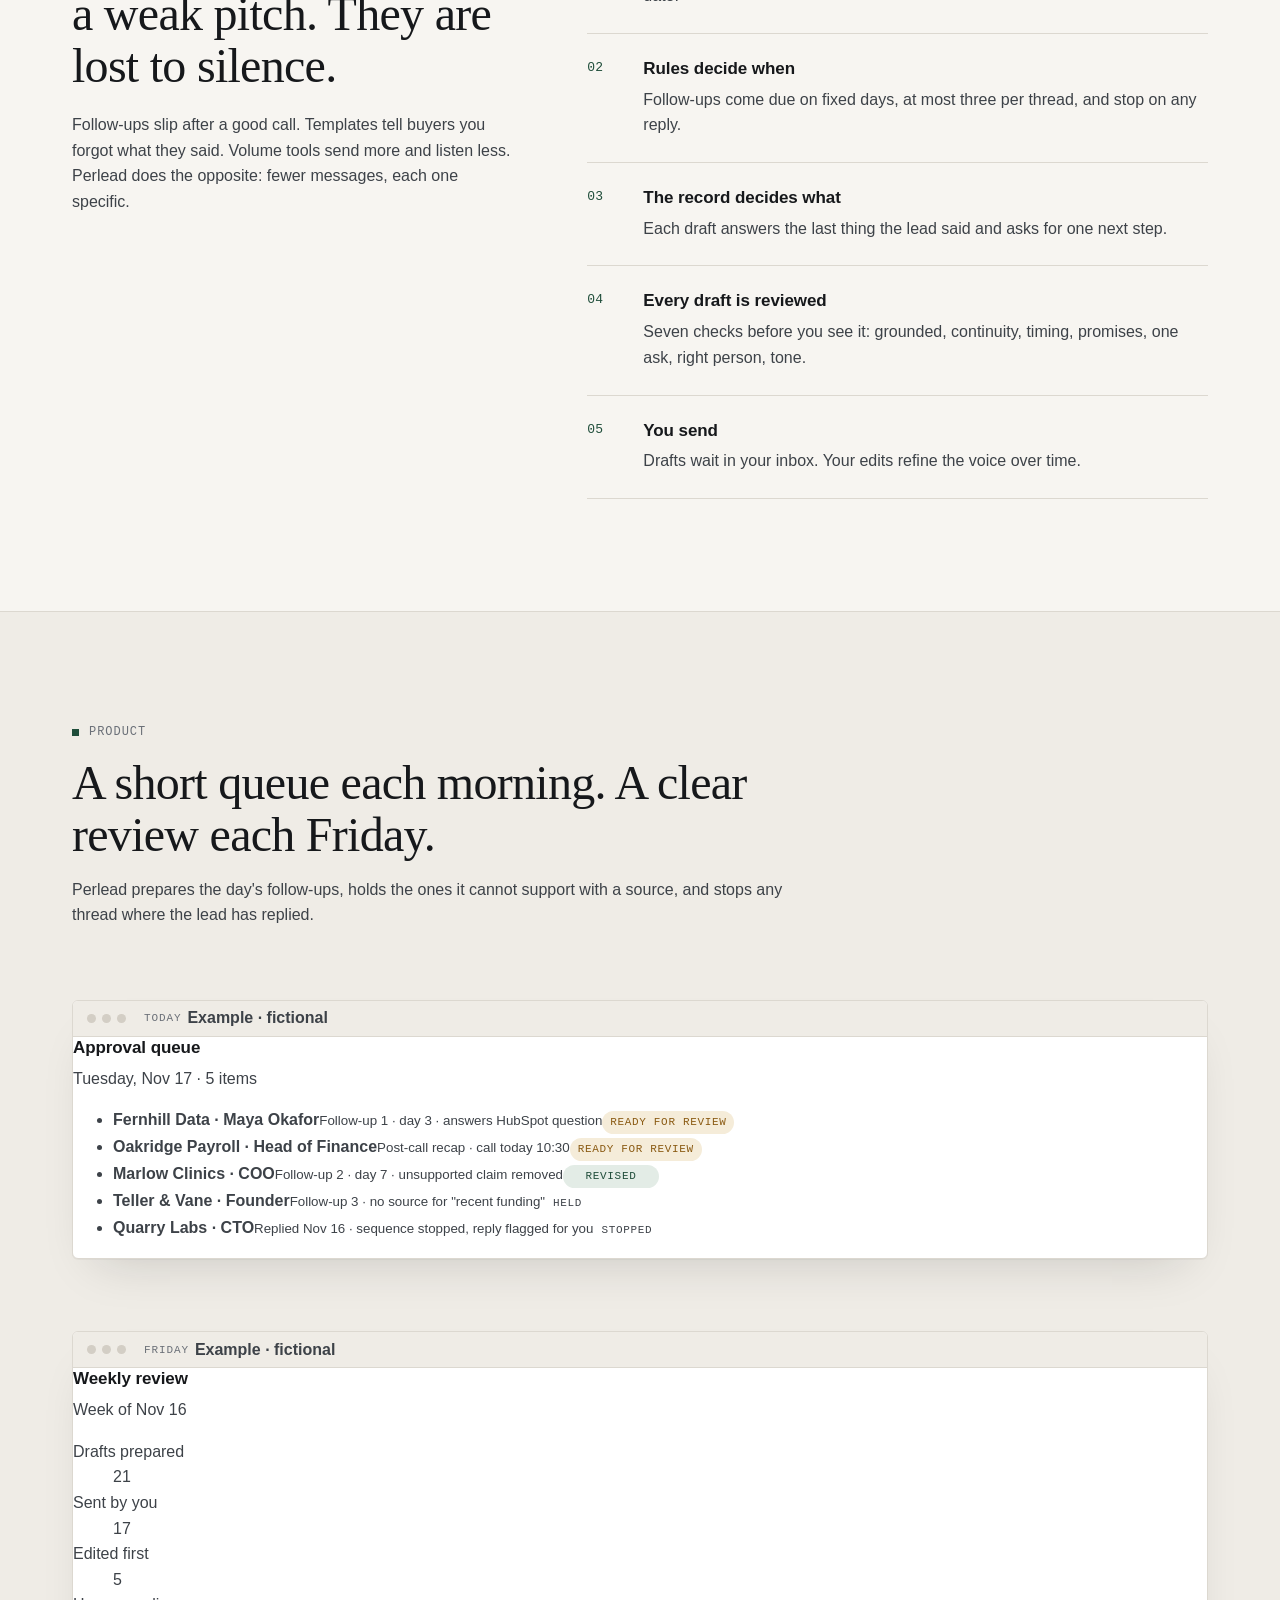
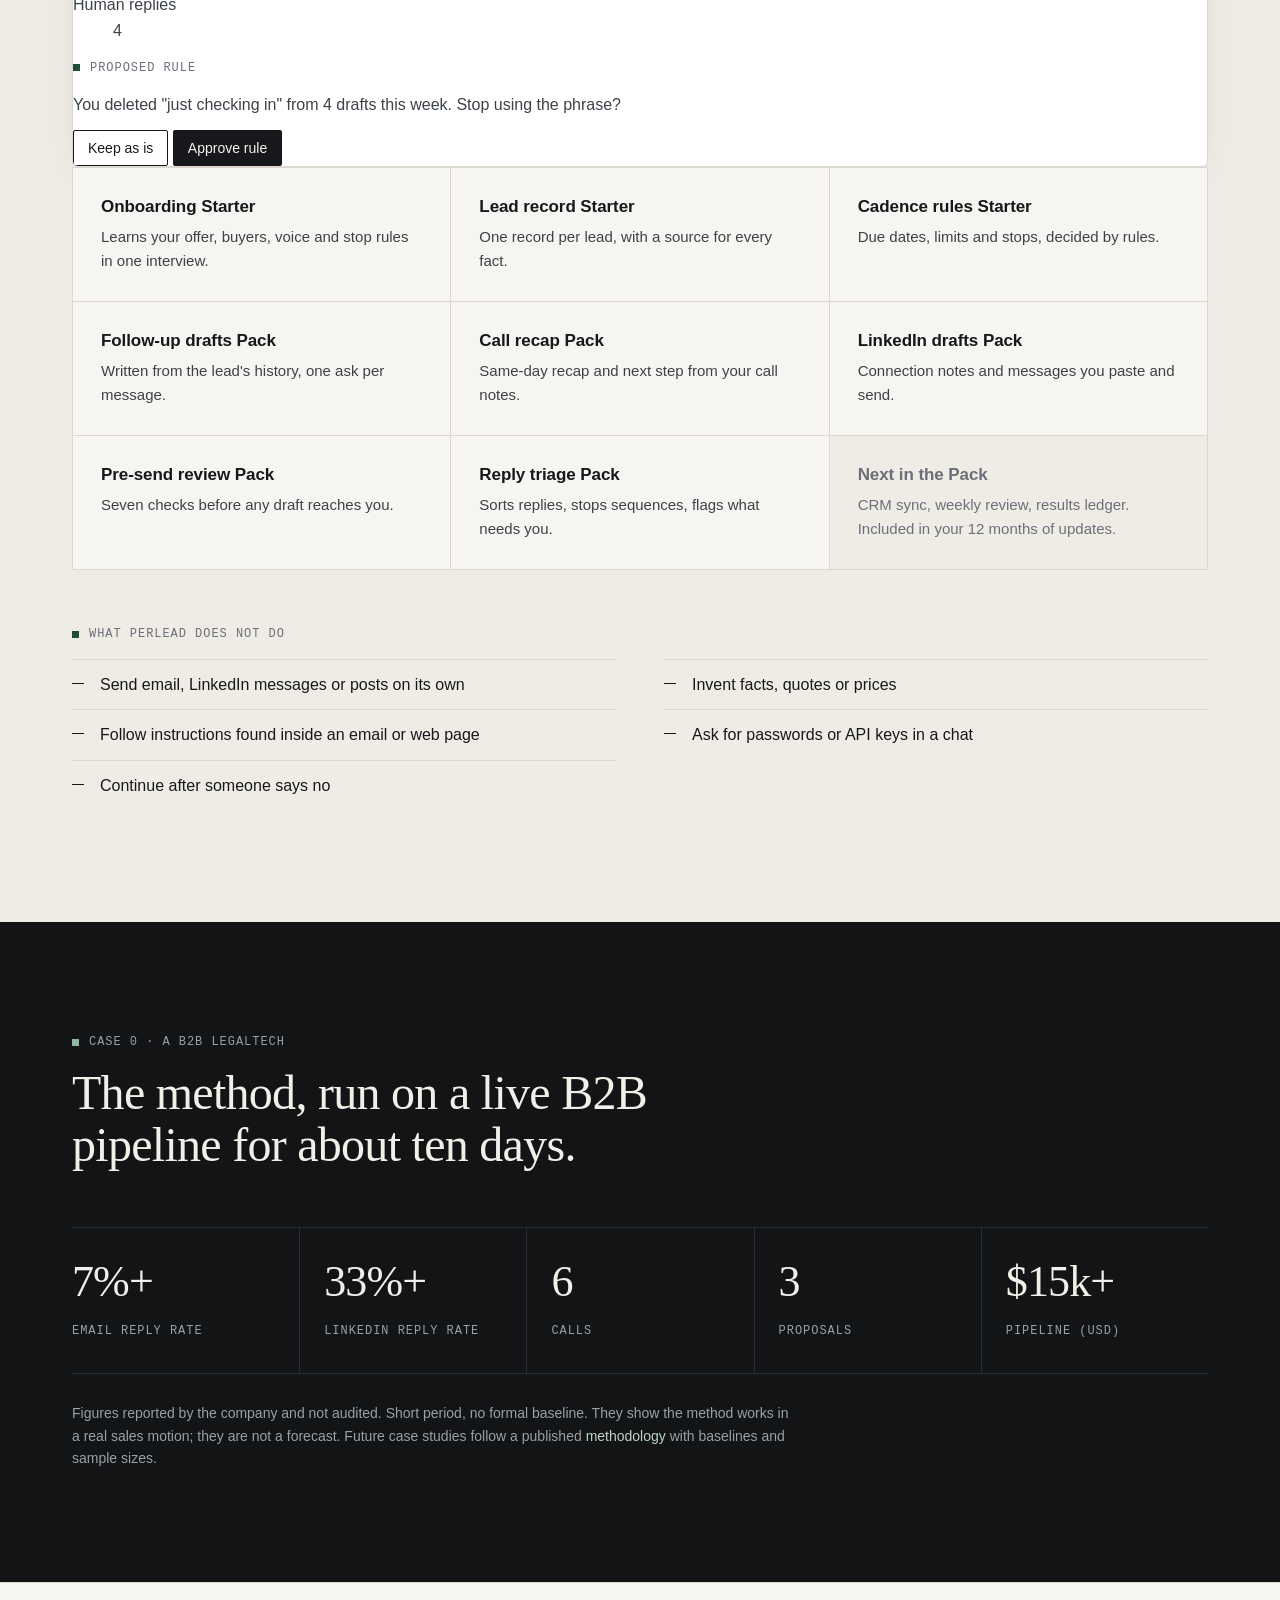
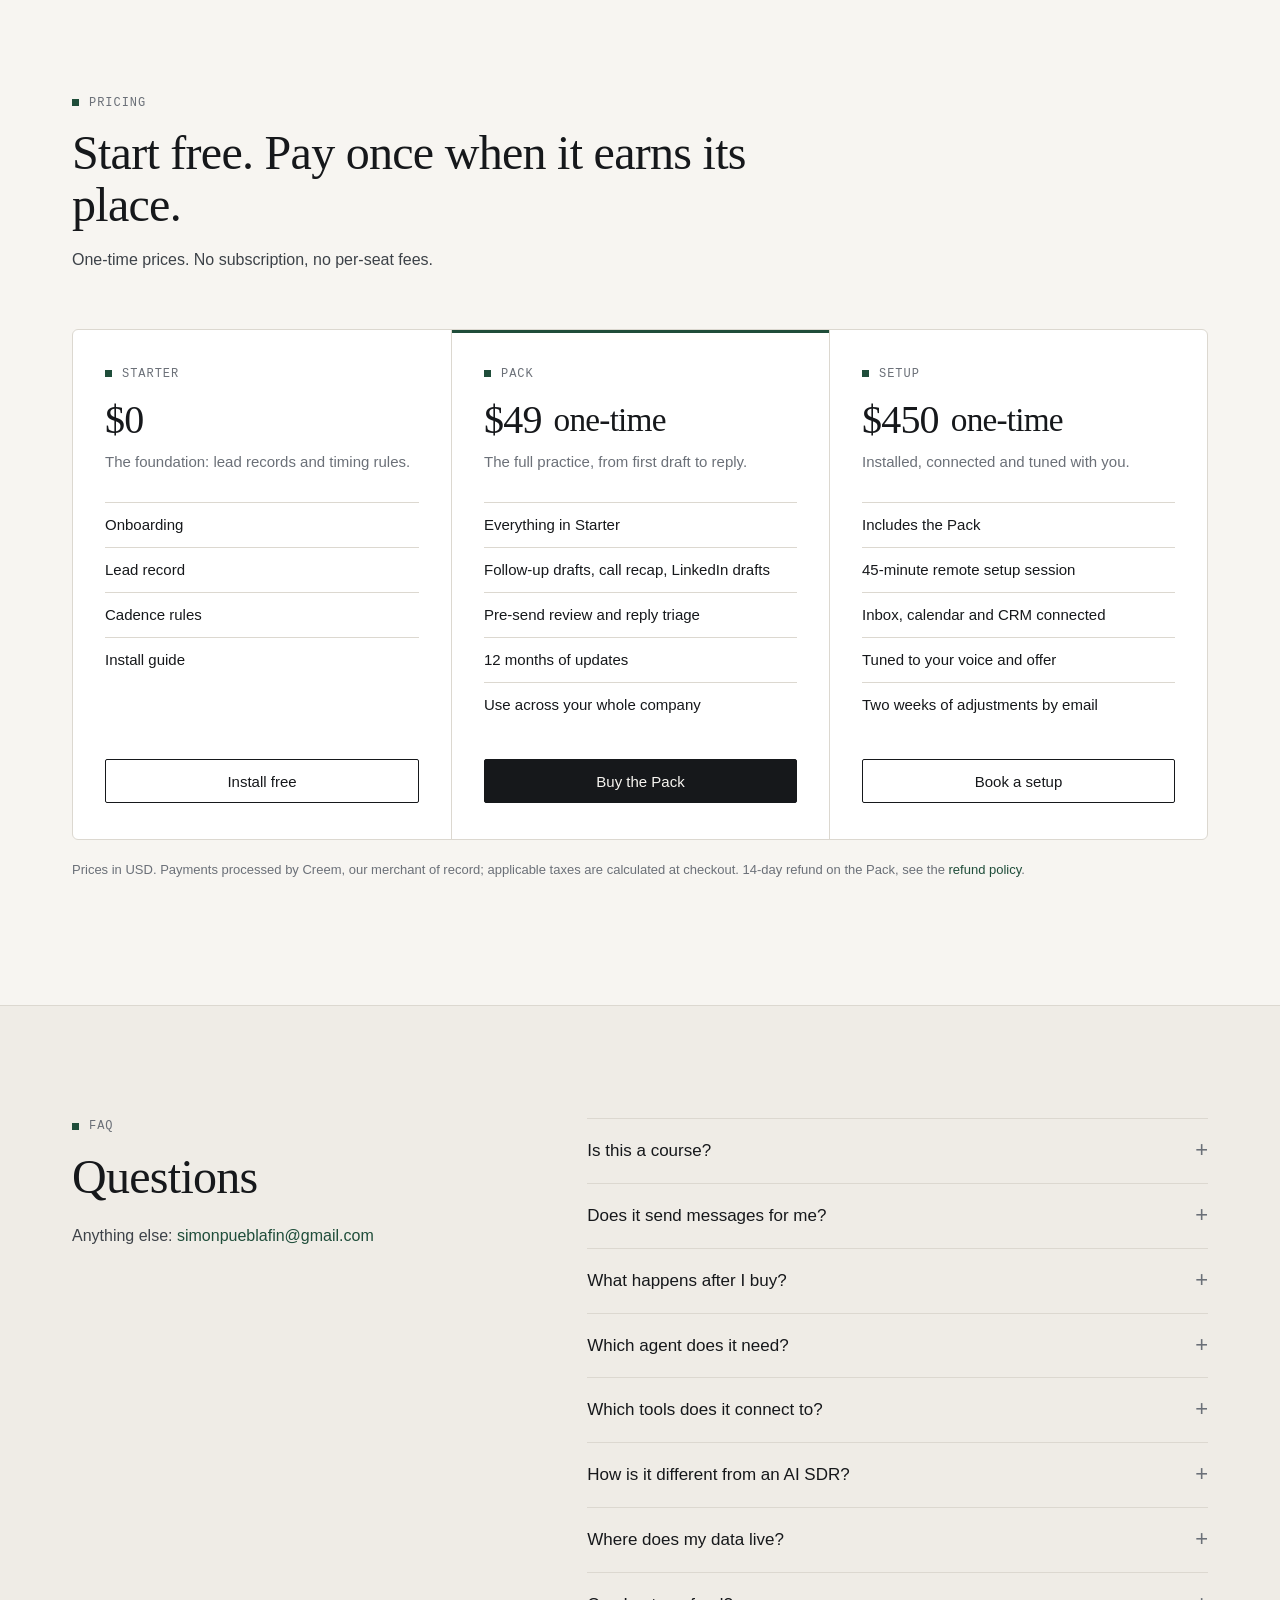
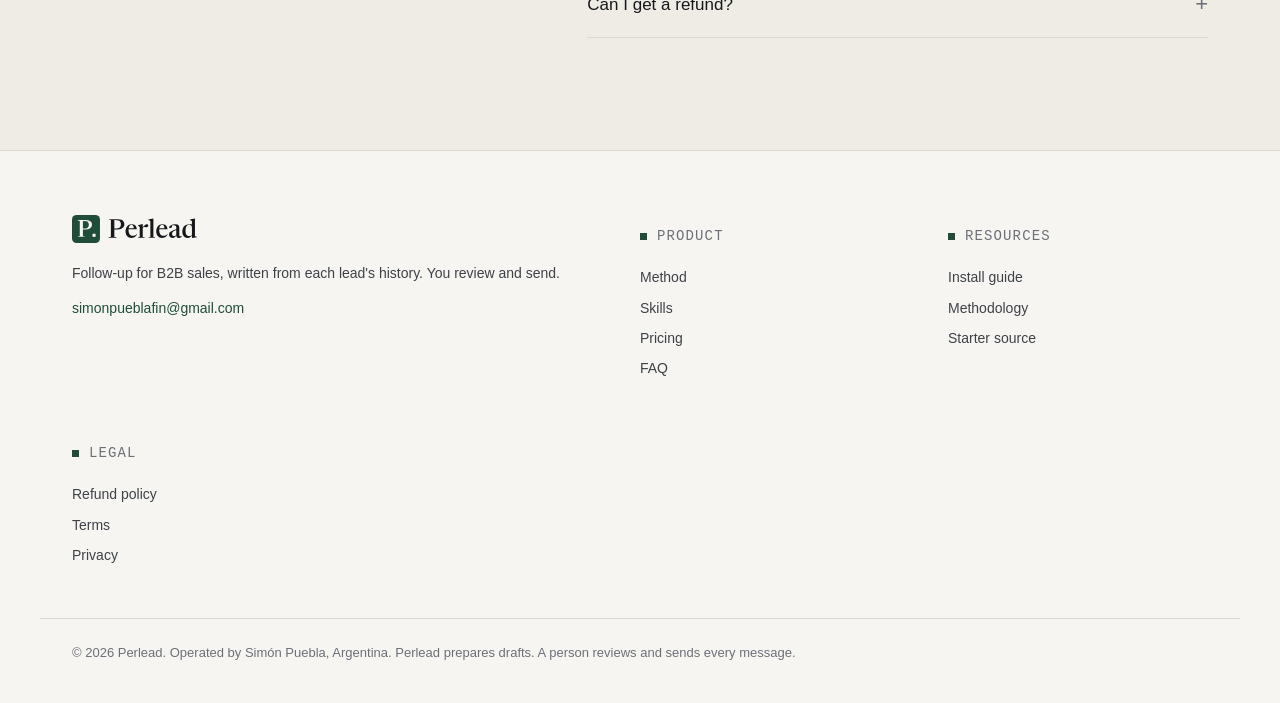
==== commit b2873a7e: "Landing: logo, fictional example lead, approval queue and weekly review mockups, final prices, legal" ====
--- a/web/index.html
+++ b/web/index.html
@@ -5,17 +5,33 @@
   <meta name="viewport" content="width=device-width, initial-scale=1">
   <title>Perlead · Follow-up for B2B sales, written from each lead's history</title>
   <meta name="description" content="Perlead installs into your AI agent. It keeps a record for every lead and prepares each follow-up from that record. You review and send.">
-  <link rel="preconnect" href="https://fonts.googleapis.com">
-  <link rel="preconnect" href="https://fonts.gstatic.com" crossorigin>
-  <link href="https://fonts.googleapis.com/css2?family=IBM+Plex+Mono:wght@500&family=Inter:wght@400;500;600&family=Newsreader:opsz,wght@6..72,400;6..72,500&display=swap" rel="stylesheet">
+  <link rel="canonical" href="https://perlead.ai/">
+  <meta name="theme-color" content="#f7f5f1">
+  <link rel="icon" href="brand/favicon.svg" type="image/svg+xml">
+  <link rel="icon" href="brand/favicon-32.png" sizes="32x32" type="image/png">
+  <link rel="apple-touch-icon" href="brand/apple-touch-icon.png">
+  <link rel="manifest" href="site.webmanifest">
+  <meta property="og:type" content="website">
+  <meta property="og:site_name" content="Perlead">
+  <meta property="og:title" content="Perlead · Follow-up for B2B sales, written from each lead's history">
+  <meta property="og:description" content="Perlead installs into your AI agent. It keeps a record for every lead and prepares each follow-up from that record. You review and send.">
+  <meta property="og:url" content="https://perlead.ai/">
+  <meta property="og:image" content="https://perlead.ai/brand/og-image.png">
+  <meta property="og:image:width" content="1200">
+  <meta property="og:image:height" content="630">
+  <meta name="twitter:card" content="summary_large_image">
+  <meta name="twitter:title" content="Perlead · Follow-up for B2B sales, written from each lead's history">
+  <meta name="twitter:description" content="Perlead installs into your AI agent. It keeps a record for every lead and prepares each follow-up from that record. You review and send.">
+  <meta name="twitter:image" content="https://perlead.ai/brand/og-image.png">
+  <link rel="preload" href="fonts/newsreader-var-latin.woff2" as="font" type="font/woff2" crossorigin>
+  <link rel="preload" href="fonts/inter-var-latin.woff2" as="font" type="font/woff2" crossorigin>
   <link rel="stylesheet" href="styles.css">
 </head>
 <body>
-<!-- TODO(Simo): replace both CREEM_CHECKOUT_URL links with real Creem checkout URLs. Prices are placeholders (TBD). -->
-
+<!-- Checkout: replace CREEM_CHECKOUT_URL (data-checkout="pack" and "setup") with the Creem payment links once the products exist. -->
 <header class="nav">
   <div class="container nav-inner">
-    <a class="wordmark" href="#">Perlead</a>
+    <a class="wordmark" href="#" aria-label="Perlead home"><img src="brand/logo.svg" alt="Perlead" width="125" height="28"></a>
     <nav class="nav-links" aria-label="Main">
       <a href="#method">Method</a>
       <a href="#product">Product</a>
@@ -25,11 +41,10 @@
     </nav>
     <div class="nav-cta">
       <a class="link" href="https://github.com/SimonPuebla/AIBD/blob/main/install/ENROLL.md">Install free</a>
-      <a class="btn btn-solid btn-sm" href="CREEM_CHECKOUT_URL" data-todo="creem-pack">Get the Pack</a>
+      <a class="btn btn-solid btn-sm" href="CREEM_CHECKOUT_URL" data-checkout="pack">Buy the Pack</a>
     </div>
   </div>
 </header>
-
 <main>
 <section class="hero">
   <div class="container">
@@ -37,22 +52,23 @@
     <h1>Every lead remembered.<br>Every follow-up earned.</h1>
     <p class="lead">Perlead installs into your AI agent. It keeps a record for every lead and prepares each follow-up from that record. You review and send.</p>
     <div class="actions">
-      <a class="btn btn-solid" href="CREEM_CHECKOUT_URL" data-todo="creem-pack">Get the Pack</a>
+      <a class="btn btn-solid" href="CREEM_CHECKOUT_URL" data-checkout="pack">Buy the Pack · $49</a>
       <a class="btn btn-outline" href="https://github.com/SimonPuebla/AIBD/blob/main/install/ENROLL.md">Install the free Starter</a>
     </div>
+    <p class="hero-note">One-time purchase. 14-day refund. Built for Grok Bot.</p>
 
     <figure class="mockup" aria-label="Example: a lead record and a follow-up draft awaiting approval">
-      <div class="mockup-bar"><span></span><span></span><span></span><em>Perlead · Example data</em></div>
+      <div class="mockup-bar"><span></span><span></span><span></span><em>Lead record</em><b class="mockup-tab">Example · fictional company</b></div>
       <div class="mockup-body">
         <div class="pane dossier">
           <p class="label">Lead record</p>
-          <h3>Northwind Freight</h3>
-          <p class="meta">Head of Operations · Proposal sent · Day 4</p>
+          <h3>Fernhill Data</h3>
+          <p class="meta">Maya Okafor · VP Revenue Operations · Evaluating · 42 employees</p>
           <dl class="facts">
-            <div><dt>Said on call</dt><dd>"Quarter close is our bottleneck."<span>Call notes · Nov 12</span></dd></div>
-            <div><dt>We promised</dt><dd>Two reference customers in logistics<span>Recap email · Nov 12</span></dd></div>
-            <div><dt>Asked</dt><dd>Whether onboarding fits before January<span>Reply · Nov 14</span></dd></div>
-            <div><dt>Next step</dt><dd>Follow-up due today<span>Cadence rule · day 3 / 7 / 14</span></dd></div>
+            <div><dt>Said on demo</dt><dd>"Our reps lose track after the second call."<span>Demo notes · Nov 12</span></dd></div>
+            <div><dt>We promised</dt><dd>A one-page summary of our security review<span>Recap email · Nov 12</span></dd></div>
+            <div><dt>Asked</dt><dd>Whether it works with their HubSpot pipeline stages<span>Reply · Nov 14</span></dd></div>
+            <div><dt>Next step</dt><dd>Follow-up 1 due Nov 17<span>Cadence rule · day 3 of 3 / 7 / 14</span></dd></div>
           </dl>
         </div>
         <div class="pane draft">
@@ -60,16 +76,16 @@
             <p class="label">Follow-up draft</p>
             <span class="pill pill-warn">Awaiting your approval</span>
           </div>
-          <p class="draft-to">To: Head of Operations, Northwind Freight<br>Re: Proposal and onboarding timing</p>
+          <p class="draft-to">To: maya@fernhill.example<br>Re: Security summary and HubSpot stages</p>
           <div class="draft-text">
-            <p>Hi Dana,</p>
-            <p>You asked whether onboarding could land before January. It can if we start the week of Dec 1; the plan is attached on one page.</p>
-            <p>As promised, two logistics teams have agreed to take a call about their quarter close. Would Thursday work to connect you?</p>
+            <p>Hi Maya,</p>
+            <p>Attached is the one-page security summary I promised on Thursday.</p>
+            <p>On your HubSpot question: yes. Follow-ups key off your existing deal stages, so nothing in your pipeline needs to change. Would a 20-minute call this week help you check it against your setup?</p>
           </div>
           <ul class="checks">
-            <li><span class="pill pill-ok">Grounded</span> Every fact has a source</li>
-            <li><span class="pill pill-ok">Continuity</span> Answers their last question</li>
-            <li><span class="pill pill-ok">One ask</span> Thursday intro</li>
+            <li><span class="pill pill-ok">Grounded</span> Every fact traces to the record</li>
+            <li><span class="pill pill-ok">Promise kept</span> Security summary attached</li>
+            <li><span class="pill pill-ok">One ask</span> 20-minute call</li>
           </ul>
           <div class="draft-actions"><span class="btn btn-outline btn-sm">Edit</span><span class="btn btn-solid btn-sm">Send from my inbox</span></div>
         </div>
@@ -108,19 +124,51 @@
   <div class="container">
     <div class="section-head">
       <p class="label">Product</p>
-      <h2>A complete follow-up practice, installed in one message.</h2>
-      <p>Plain-text skills your agent installs after you approve them. Read every line first.</p>
-    </div>
+      <h2>A short queue each morning. A clear review each Friday.</h2>
+      <p>Perlead prepares the day's follow-ups, holds the ones it cannot support with a source, and stops any thread where the lead has replied.</p>
+    </div>
+
+    <div class="duo">
+      <figure class="mockup" aria-label="Example: today's approval queue">
+        <div class="mockup-bar"><span></span><span></span><span></span><em>Today</em><b class="mockup-tab">Example · fictional</b></div>
+        <div class="panel-head"><h3>Approval queue</h3><span>Tuesday, Nov 17 · 5 items</span></div>
+        <ul class="queue">
+          <li><b>Fernhill Data · Maya Okafor</b><small>Follow-up 1 · day 3 · answers HubSpot question</small><span class="pill pill-warn">Ready for review</span></li>
+          <li><b>Oakridge Payroll · Head of Finance</b><small>Post-call recap · call today 10:30</small><span class="pill pill-warn">Ready for review</span></li>
+          <li><b>Marlow Clinics · COO</b><small>Follow-up 2 · day 7 · unsupported claim removed</small><span class="pill pill-ok">Revised</span></li>
+          <li><b>Teller &amp; Vane · Founder</b><small>Follow-up 3 · no source for "recent funding"</small><span class="pill pill-hold">Held</span></li>
+          <li><b>Quarry Labs · CTO</b><small>Replied Nov 16 · sequence stopped, reply flagged for you</small><span class="pill pill-mute">Stopped</span></li>
+        </ul>
+      </figure>
+      <figure class="mockup" aria-label="Example: weekly pipeline review">
+        <div class="mockup-bar"><span></span><span></span><span></span><em>Friday</em><b class="mockup-tab">Example · fictional</b></div>
+        <div class="panel-head"><h3>Weekly review</h3><span>Week of Nov 16</span></div>
+        <div class="review">
+          <dl>
+            <div><dt>Drafts prepared</dt><dd>21</dd></div>
+            <div><dt>Sent by you</dt><dd>17</dd></div>
+            <div><dt>Edited first</dt><dd>5</dd></div>
+            <div><dt>Human replies</dt><dd>4</dd></div>
+          </dl>
+          <div class="proposal">
+            <p class="label">Proposed rule</p>
+            <p>You deleted "just checking in" from 4 drafts this week. Stop using the phrase?</p>
+            <span class="btn btn-outline btn-sm">Keep as is</span> <span class="btn btn-solid btn-sm">Approve rule</span>
+          </div>
+        </div>
+      </figure>
+    </div>
+
     <div class="spec">
-      <div><h3>Onboarding</h3><p>Learns your offer, buyers, voice and stop rules in one interview.</p></div>
-      <div><h3>Lead record</h3><p>One record per lead, with a source for every fact.</p></div>
-      <div><h3>Cadence rules</h3><p>Due dates, limits and stops, decided by rules.</p></div>
-      <div><h3>Follow-up drafts</h3><p>Written from the lead's history, one ask per message.</p></div>
-      <div><h3>Call recap</h3><p>Same-day recap and next step from your call notes.</p></div>
-      <div><h3>LinkedIn drafts</h3><p>Connection notes and messages you paste and send.</p></div>
-      <div><h3>Pre-send review</h3><p>Seven checks before any draft reaches you.</p></div>
-      <div><h3>Reply triage</h3><p>Sorts replies, stops sequences, flags what needs you.</p></div>
-      <div class="soon"><h3>In development</h3><p>CRM sync, weekly review, results ledger.</p></div>
+      <div><h3>Onboarding <span class="tier tier-free">Starter</span></h3><p>Learns your offer, buyers, voice and stop rules in one interview.</p></div>
+      <div><h3>Lead record <span class="tier tier-free">Starter</span></h3><p>One record per lead, with a source for every fact.</p></div>
+      <div><h3>Cadence rules <span class="tier tier-free">Starter</span></h3><p>Due dates, limits and stops, decided by rules.</p></div>
+      <div><h3>Follow-up drafts <span class="tier">Pack</span></h3><p>Written from the lead's history, one ask per message.</p></div>
+      <div><h3>Call recap <span class="tier">Pack</span></h3><p>Same-day recap and next step from your call notes.</p></div>
+      <div><h3>LinkedIn drafts <span class="tier">Pack</span></h3><p>Connection notes and messages you paste and send.</p></div>
+      <div><h3>Pre-send review <span class="tier">Pack</span></h3><p>Seven checks before any draft reaches you.</p></div>
+      <div><h3>Reply triage <span class="tier">Pack</span></h3><p>Sorts replies, stops sequences, flags what needs you.</p></div>
+      <div class="soon"><h3>Next in the Pack</h3><p>CRM sync, weekly review, results ledger. Included in your 12 months of updates.</p></div>
     </div>
     <div class="never">
       <p class="label">What Perlead does not do</p>
@@ -156,33 +204,33 @@
   <div class="container">
     <div class="section-head">
       <p class="label">Pricing</p>
-      <h2>Start free. Pay when it earns its place.</h2>
-      <p>Early pricing. Final prices will be published before launch.</p>
+      <h2>Start free. Pay once when it earns its place.</h2>
+      <p>One-time prices. No subscription, no per-seat fees.</p>
     </div>
     <div class="pricing">
       <div class="plan">
         <p class="label">Starter</p>
-        <p class="price">Free</p>
+        <p class="price">$0</p>
         <p class="plan-desc">The foundation: lead records and timing rules.</p>
         <ul><li>Onboarding</li><li>Lead record</li><li>Cadence rules</li><li>Install guide</li></ul>
         <a class="btn btn-outline" href="https://github.com/SimonPuebla/AIBD/blob/main/install/ENROLL.md">Install free</a>
       </div>
       <div class="plan plan-featured">
         <p class="label">Pack</p>
-        <p class="price">$29–49 <span class="tag">TBD</span></p>
+        <p class="price">$49 <small>one-time</small></p>
         <p class="plan-desc">The full practice, from first draft to reply.</p>
-        <ul><li>All skills</li><li>Pre-send review and reply triage</li><li>Measurement templates</li><li>Three months of updates</li></ul>
-        <a class="btn btn-solid" href="CREEM_CHECKOUT_URL" data-todo="creem-pack">Get the Pack</a>
+        <ul><li>Everything in Starter</li><li>Follow-up drafts, call recap, LinkedIn drafts</li><li>Pre-send review and reply triage</li><li>12 months of updates</li><li>Use across your whole company</li></ul>
+        <a class="btn btn-solid" href="CREEM_CHECKOUT_URL" data-checkout="pack">Buy the Pack</a>
       </div>
       <div class="plan">
         <p class="label">Setup</p>
-        <p class="price">$300–500 <span class="tag">TBD</span></p>
+        <p class="price">$450 <small>one-time</small></p>
         <p class="plan-desc">Installed, connected and tuned with you.</p>
-        <ul><li>45-minute setup session</li><li>Inbox, calendar and CRM connected</li><li>Tuned to your voice</li><li>Two weeks of adjustments</li></ul>
-        <a class="btn btn-outline" href="CREEM_CHECKOUT_URL" data-todo="creem-setup">Book a setup</a>
-      </div>
-    </div>
-    <p class="fine">Prices in USD. Payments processed by a merchant of record; applicable taxes calculated at checkout.</p>
+        <ul><li>Includes the Pack</li><li>45-minute remote setup session</li><li>Inbox, calendar and CRM connected</li><li>Tuned to your voice and offer</li><li>Two weeks of adjustments by email</li></ul>
+        <a class="btn btn-outline" href="CREEM_CHECKOUT_URL" data-checkout="setup">Book a setup</a>
+      </div>
+    </div>
+    <p class="fine">Prices in USD. Payments processed by Creem, our merchant of record; applicable taxes are calculated at checkout. 14-day refund on the Pack, see the <a href="refund.html">refund policy</a>.</p>
   </div>
 </section>
 
@@ -191,15 +239,17 @@
     <div class="row-intro">
       <p class="label">FAQ</p>
       <h2>Questions</h2>
+      <p>Anything else: <a href="mailto:simonpueblafin@gmail.com">simonpueblafin@gmail.com</a></p>
     </div>
     <div class="faq">
       <details><summary>Is this a course?</summary><p>No. It is a working system that installs into your AI agent and runs on your real pipeline from the first day.</p></details>
       <details><summary>Does it send messages for me?</summary><p>No. It prepares drafts. You review, edit and send every email and message yourself.</p></details>
+      <details><summary>What happens after I buy?</summary><p>You receive a download link by email. Attach the file to a chat with your agent and paste the install message included in it. Your agent shows you every skill and waits for your OK before installing.</p></details>
       <details><summary>Which agent does it need?</summary><p>It is built and tested for Grok Bot. The skills are plain text, so other agents that support skills may work as well.</p></details>
       <details><summary>Which tools does it connect to?</summary><p>Your email (Gmail first), your calendar, and optionally your CRM or a spreadsheet. You connect them through your agent; you never paste keys into a chat.</p></details>
       <details><summary>How is it different from an AI SDR?</summary><p>AI SDRs are built for volume. Perlead is built for the leads you already have: each message grounded in what that lead said and reviewed before you see it.</p></details>
-      <details><summary>Where does my data live?</summary><p>In your own agent, inbox and CRM. Perlead runs no server and does not see your data.</p></details>
-      <details><summary>Is there a refund policy?</summary><p>A refund policy will be published before launch.</p></details>
+      <details><summary>Where does my data live?</summary><p>In your own agent, inbox and CRM. Perlead runs no server and does not see your data. Details in our <a href="privacy.html">privacy notice</a>.</p></details>
+      <details><summary>Can I get a refund?</summary><p>Yes. Full refund on the Pack within 14 days, and on Setup if you cancel at least 24 hours before the session. See the <a href="refund.html">refund policy</a>.</p></details>
     </div>
   </div>
 </section>
@@ -208,13 +258,18 @@
 <footer class="footer">
   <div class="container footer-grid">
     <div>
-      <a class="wordmark" href="#">Perlead</a>
-      <p>Follow-up for B2B sales, written from each lead's history.</p>
-    </div>
-    <div><p class="label">Product</p><a href="#method">Method</a><a href="#product">Skills</a><a href="#pricing">Pricing</a></div>
-    <div><p class="label">Resources</p><a href="https://github.com/SimonPuebla/AIBD/blob/main/install/ENROLL.md">Install guide</a><a href="https://github.com/SimonPuebla/AIBD/blob/main/case-study/methodology.md">Methodology</a><a href="https://github.com/SimonPuebla/AIBD">Source</a></div>
-  </div>
-  <div class="container fine footer-note">Perlead prepares drafts. A person reviews and sends every message.</div>
+      <a class="wordmark" href="#" aria-label="Perlead home"><img src="brand/logo.svg" alt="Perlead" width="125" height="28"></a>
+      <p>Follow-up for B2B sales, written from each lead's history. You review and send.</p>
+      <p><a href="mailto:simonpueblafin@gmail.com">simonpueblafin@gmail.com</a></p>
+    </div>
+    <div><p class="label">Product</p><a href="#method">Method</a><a href="#product">Skills</a><a href="#pricing">Pricing</a><a href="#faq">FAQ</a></div>
+    <div><p class="label">Resources</p><a href="https://github.com/SimonPuebla/AIBD/blob/main/install/ENROLL.md">Install guide</a><a href="https://github.com/SimonPuebla/AIBD/blob/main/case-study/methodology.md">Methodology</a><a href="https://github.com/SimonPuebla/AIBD">Starter source</a></div>
+    <div><p class="label">Legal</p><a href="refund.html">Refund policy</a><a href="terms.html">Terms</a><a href="privacy.html">Privacy</a></div>
+  </div>
+  <div class="container fine footer-note footer-legal">
+    <span>© 2026 Perlead. Operated by Simón Puebla, Argentina.</span>
+    <span>Perlead prepares drafts. A person reviews and sends every message.</span>
+  </div>
 </footer>
 </body>
 </html>
--- a/web/styles.css
+++ b/web/styles.css
@@ -1,47 +1,193 @@
-:root{--bg:#0d0f12;--panel:#151920;--line:#262c36;--text:#e8ecf1;--muted:#9aa4b2;--accent:#7cf2b0;--accent-ink:#0b2a1a}
+/* Perlead design system v0.2. See DESIGN.md for tokens and their references. */
+:root{
+  --paper:#f7f5f1;--paper-2:#efece6;--card:#fff;
+  --ink:#16181b;--ink-2:#3d4248;--muted:#6b7078;--rule:#dcd8d0;
+  --accent:#1f4d3a;--accent-soft:#e3ece6;--warn:#8a5a12;--warn-soft:#f5ecd9;
+  --dark:#121416;--dark-rule:#2a2e33;--dark-muted:#9aa0a8;
+  --serif:"Newsreader",Georgia,"Times New Roman",serif;
+  --sans:"Inter",-apple-system,BlinkMacSystemFont,"Segoe UI",Roboto,sans-serif;
+  --mono:"IBM Plex Mono",ui-monospace,SFMono-Regular,Menlo,monospace;
+  --r-sm:2px;--r-md:6px;
+  --shadow:0 1px 0 rgba(0,0,0,.04),0 24px 48px -24px rgba(20,20,20,.18);
+}
 *{box-sizing:border-box}
-html{scroll-behavior:smooth}
-body{margin:0;background:var(--bg);color:var(--text);font:16px/1.6 -apple-system,BlinkMacSystemFont,"Segoe UI",Inter,Roboto,sans-serif}
+html{scroll-behavior:smooth;-webkit-text-size-adjust:100%}
+body{margin:0;background:var(--paper);color:var(--ink-2);font:400 16px/1.6 var(--sans);-webkit-font-smoothing:antialiased}
 a{color:var(--accent);text-decoration:none}
-.wrap{max-width:1080px;margin:0 auto;padding:0 24px}
-section{padding:72px 24px;border-top:1px solid var(--line)}
-h1{font-size:clamp(36px,6vw,60px);line-height:1.08;margin:12px 0 20px;letter-spacing:-.02em}
-h2{font-size:clamp(26px,3.4vw,36px);margin:0 0 16px;letter-spacing:-.01em}
-h3{font-size:18px;margin:0 0 6px}
+a:hover{text-decoration:underline;text-underline-offset:3px}
+h1,h2{font-family:var(--serif);font-weight:400;color:var(--ink);margin:0}
+h1{font-size:clamp(44px,6vw,76px);line-height:1.02;letter-spacing:-.02em}
+h2{font-size:clamp(32px,4vw,48px);line-height:1.08;letter-spacing:-.015em}
+h3{font:600 17px/1.35 var(--sans);letter-spacing:-.005em;color:var(--ink);margin:0 0 6px}
 p{margin:0 0 12px}
-.nav{display:flex;justify-content:space-between;align-items:center;padding-top:20px;padding-bottom:20px}
-.nav nav a{color:var(--muted);margin-left:22px;font-size:14px}
-.logo{font-weight:800;font-size:20px;color:var(--text)}
-.hero{border-top:none;padding-top:64px}
-.eyebrow{color:var(--accent);font-weight:600;text-transform:uppercase;font-size:13px;letter-spacing:.08em}
-.lead{font-size:19px;color:var(--muted);max-width:680px}
-.sub{color:var(--muted);margin-bottom:28px}
-.fine{color:var(--muted);font-size:13px;margin-top:16px}
-.cta-row{display:flex;gap:12px;flex-wrap:wrap;margin-top:28px}
-.btn{display:inline-block;padding:12px 20px;border:1px solid var(--line);border-radius:10px;color:var(--text);font-weight:600}
-.btn.primary{background:var(--accent);color:var(--accent-ink);border-color:var(--accent)}
-.grid3{display:grid;grid-template-columns:repeat(3,1fr);gap:16px}
-.card{background:var(--panel);border:1px solid var(--line);border-radius:14px;padding:22px}
-.card p{color:var(--muted);margin:0}
-.card.muted{opacity:.6}
-.steps{list-style:none;padding:0;margin:0;display:grid;gap:14px}
-.steps li{display:flex;gap:18px;background:var(--panel);border:1px solid var(--line);border-radius:14px;padding:20px}
-.steps span{flex:none;width:34px;height:34px;border-radius:50%;background:var(--accent);color:var(--accent-ink);display:grid;place-items:center;font-weight:800}
-.steps p{color:var(--muted);margin:0}
-.checks{list-style:none;padding:0;margin:0;display:grid;grid-template-columns:repeat(2,1fr);gap:10px 24px}
-.checks li::before{content:"✕";color:#ff7a7a;margin-right:10px;font-weight:700}
-.stats{display:grid;grid-template-columns:repeat(5,1fr);gap:12px}
-.stats div{background:var(--panel);border:1px solid var(--line);border-radius:14px;padding:20px;text-align:center}
-.stats strong{display:block;font-size:28px;color:var(--accent)}
-.stats span{color:var(--muted);font-size:14px}
-.plan{display:flex;flex-direction:column}
-.plan ul{padding-left:18px;color:var(--muted);flex:1;margin:12px 0 20px}
-.price{font-size:28px;font-weight:800;color:var(--text)!important;margin:4px 0!important}
-.price small{font-size:12px;color:var(--muted);font-weight:600;border:1px solid var(--line);border-radius:6px;padding:2px 6px;vertical-align:middle}
-.featured{border-color:var(--accent)}
-.plan .btn{text-align:center}
-details{background:var(--panel);border:1px solid var(--line);border-radius:12px;padding:16px 20px;margin-bottom:10px}
-summary{cursor:pointer;font-weight:600}
-details p{color:var(--muted);margin:10px 0 0}
-footer{padding:40px 24px 60px;border-top:1px solid var(--line);color:var(--muted)}
-@media (max-width:800px){.grid3,.checks{grid-template-columns:1fr}.stats{grid-template-columns:repeat(2,1fr)}.nav nav{display:none}}
+.container{max-width:1200px;margin:0 auto;padding:0 32px}
+.label{font:500 12px/1.4 var(--mono);text-transform:uppercase;letter-spacing:.08em;color:var(--muted);margin:0 0 16px;display:flex;align-items:center;gap:10px}
+.label::before{content:"";width:7px;height:7px;background:var(--accent);flex:none}
+.fine{font-size:13px;color:var(--muted)}
+
+/* Buttons */
+.btn{display:inline-flex;align-items:center;justify-content:center;height:44px;padding:0 20px;border-radius:var(--r-sm);font:500 15px/1 var(--sans);border:1px solid var(--ink);white-space:nowrap}
+.btn:hover{text-decoration:none}
+.btn-solid{background:var(--ink);color:var(--paper)}
+.btn-solid:hover{background:#000}
+.btn-outline{background:transparent;color:var(--ink)}
+.btn-outline:hover{background:var(--card)}
+.btn-sm{height:36px;padding:0 14px;font-size:14px}
+.link{color:var(--ink);font-size:14px;font-weight:500}
+
+/* Nav */
+.nav{position:sticky;top:0;z-index:10;background:rgba(247,245,241,.92);backdrop-filter:saturate(1.2) blur(8px);border-bottom:1px solid var(--rule)}
+.nav-inner{display:flex;align-items:center;justify-content:space-between;height:64px;gap:24px}
+.wordmark{font:500 24px/1 var(--serif);color:var(--ink);letter-spacing:-.01em}
+.wordmark:hover{text-decoration:none}
+.nav-links{display:flex;gap:28px}
+.nav-links a{color:var(--ink-2);font-size:14px}
+.nav-cta{display:flex;align-items:center;gap:20px}
+
+/* Hero */
+.hero{padding:96px 0 0}
+.hero h1{max-width:900px}
+.lead{font-size:19px;line-height:1.55;max-width:620px;margin:24px 0 0}
+.actions{display:flex;gap:12px;flex-wrap:wrap;margin-top:32px}
+
+/* Mockup */
+.mockup{margin:72px 0 0;background:var(--card);border:1px solid var(--rule);border-radius:var(--r-md);box-shadow:var(--shadow);overflow:hidden}
+.mockup-bar{display:flex;align-items:center;gap:6px;height:36px;padding:0 14px;background:var(--paper-2);border-bottom:1px solid var(--rule)}
+.mockup-bar span{width:9px;height:9px;border-radius:50%;background:#d3cec5}
+.mockup-bar em{font:500 11px var(--mono);font-style:normal;text-transform:uppercase;letter-spacing:.08em;color:var(--muted);margin-left:12px}
+.mockup-body{display:grid;grid-template-columns:5fr 7fr}
+.pane{padding:28px 32px;min-width:0}
+.dossier{border-right:1px solid var(--rule);background:#fcfbf9}
+.dossier h3{font:400 26px/1.2 var(--serif);letter-spacing:-.01em}
+.meta{font-size:13px;color:var(--muted)}
+.facts{margin:20px 0 0}
+.facts div{padding:12px 0;border-top:1px solid var(--rule)}
+.facts dt{font:500 11px var(--mono);text-transform:uppercase;letter-spacing:.08em;color:var(--muted);margin-bottom:4px}
+.facts dd{margin:0;color:var(--ink);font-size:15px}
+.facts dd span{display:block;font-size:12px;color:var(--muted);margin-top:2px}
+.draft-head{display:flex;justify-content:space-between;align-items:flex-start;gap:12px;flex-wrap:wrap}
+.draft-head .label{margin:0}
+.draft-to{font-size:13px;color:var(--muted);margin:16px 0;padding-bottom:16px;border-bottom:1px solid var(--rule)}
+.draft-text{color:var(--ink);font-size:15px}
+.checks{list-style:none;padding:16px 0 0;margin:8px 0 0;border-top:1px solid var(--rule);display:grid;gap:8px;font-size:13px;color:var(--muted)}
+.checks li{display:flex;align-items:center;gap:10px;flex-wrap:wrap}
+.pill{display:inline-block;font:500 11px/1 var(--mono);text-transform:uppercase;letter-spacing:.06em;padding:6px 8px;border-radius:999px}
+.pill-warn{background:var(--warn-soft);color:var(--warn)}
+.pill-ok{background:var(--accent-soft);color:var(--accent);min-width:96px;text-align:center}
+.draft-actions{display:flex;justify-content:flex-end;gap:8px;margin-top:20px;flex-wrap:wrap}
+
+/* Principles band */
+.band{border-top:1px solid var(--rule);border-bottom:1px solid var(--rule);margin-top:96px}
+.band-grid{display:grid;grid-template-columns:repeat(4,1fr)}
+.band-grid>div{padding:32px 24px;border-left:1px solid var(--rule)}
+.band-grid>div:first-child{border-left:0;padding-left:0}
+.band-grid p:last-child{margin:0;color:var(--ink);font-size:15px}
+.band-grid .label{margin-bottom:10px}
+
+/* Sections */
+.section{padding:112px 0;border-top:1px solid var(--rule)}
+.band+.section{border-top:0}
+.section-alt{background:var(--paper-2)}
+.section-head{max-width:720px;margin-bottom:56px}
+.section-head h2{margin-bottom:16px}
+.row{display:grid;grid-template-columns:5fr 7fr;gap:72px}
+.row-intro h2{margin-bottom:20px}
+.steps{list-style:none;margin:0;padding:0}
+.steps li{display:grid;grid-template-columns:56px 1fr;padding:24px 0;border-top:1px solid var(--rule)}
+.steps li:last-child{border-bottom:1px solid var(--rule)}
+.num{font:500 13px var(--mono);color:var(--accent);padding-top:2px}
+.steps p{margin:0}
+
+.spec{display:grid;grid-template-columns:repeat(3,1fr);border-top:1px solid var(--rule);border-left:1px solid var(--rule)}
+.spec>div{padding:28px;border-right:1px solid var(--rule);border-bottom:1px solid var(--rule);background:var(--paper)}
+.spec p{margin:0;font-size:15px}
+.spec .soon{background:transparent}
+.spec .soon h3,.spec .soon p{color:var(--muted)}
+.never{margin-top:56px}
+.never ul{list-style:none;padding:0;margin:0;display:grid;grid-template-columns:repeat(2,1fr);gap:0 48px}
+.never li{padding:12px 0 12px 28px;border-top:1px solid var(--rule);position:relative;color:var(--ink)}
+.never li::before{content:"";position:absolute;left:0;top:23px;width:12px;height:1px;background:var(--ink)}
+
+/* Dark metrics */
+.section-dark{background:var(--dark);color:var(--dark-muted);border-top:0}
+.section-dark h2{color:#f2efe9}
+.section-dark .label{color:var(--dark-muted)}
+.section-dark .label::before{background:#8fb8a2}
+.metrics{display:grid;grid-template-columns:repeat(5,1fr);border-top:1px solid var(--dark-rule);border-bottom:1px solid var(--dark-rule)}
+.metrics div{padding:32px 24px;border-left:1px solid var(--dark-rule)}
+.metrics div:first-child{border-left:0;padding-left:0}
+.metrics strong{display:block;font:400 44px/1 var(--serif);letter-spacing:-.02em;color:#f2efe9;margin-bottom:12px}
+.metrics span{font:500 12px var(--mono);text-transform:uppercase;letter-spacing:.08em}
+.caveat{max-width:720px;margin:28px 0 0;font-size:14px}
+.section-dark a{color:#b9d6c6}
+
+/* Pricing */
+.pricing{display:grid;grid-template-columns:repeat(3,1fr);border:1px solid var(--rule);background:var(--card);border-radius:var(--r-md);overflow:hidden}
+.plan{padding:36px 32px;display:flex;flex-direction:column;border-left:1px solid var(--rule)}
+.plan:first-child{border-left:0}
+.plan-featured{box-shadow:inset 0 3px 0 var(--accent)}
+.price{font:400 40px/1.1 var(--serif);color:var(--ink);letter-spacing:-.02em;margin:0 0 8px;display:flex;align-items:center;gap:12px;flex-wrap:wrap}
+.tag{font:500 11px/1 var(--mono);letter-spacing:.08em;color:var(--muted);border:1px solid var(--rule);padding:5px 7px;border-radius:var(--r-sm)}
+.plan-desc{font-size:15px;color:var(--muted)}
+.plan ul{list-style:none;padding:0;margin:16px 0 32px;flex:1}
+.plan li{padding:10px 0;border-top:1px solid var(--rule);font-size:15px;color:var(--ink)}
+.pricing+.fine{margin-top:20px}
+
+/* FAQ */
+.faq details{border-top:1px solid var(--rule);padding:20px 0}
+.faq details:last-child{border-bottom:1px solid var(--rule)}
+.faq summary{list-style:none;cursor:pointer;font:500 17px/1.4 var(--sans);color:var(--ink);display:flex;justify-content:space-between;gap:24px}
+.faq summary::-webkit-details-marker{display:none}
+.faq summary::after{content:"+";font:400 22px/1 var(--sans);color:var(--muted)}
+.faq details[open] summary::after{content:"–"}
+.faq details p{margin:12px 0 0;max-width:620px}
+
+/* Footer */
+.footer{border-top:1px solid var(--rule);padding:64px 0 40px}
+.footer-grid{display:grid;grid-template-columns:2fr 1fr 1fr;gap:48px}
+.footer-grid>div>a:not(.wordmark){display:block;color:var(--ink-2);font-size:14px;padding:4px 0}
+.footer-grid p{margin-top:12px;font-size:14px}
+.footer-note{margin-top:48px;padding-top:24px;border-top:1px solid var(--rule)}
+
+:focus-visible{outline:2px solid var(--accent);outline-offset:2px}
+
+@media (max-width:960px){
+  .nav-links{display:none}
+  .row{grid-template-columns:1fr;gap:40px}
+  .mockup-body{grid-template-columns:1fr}
+  .dossier{border-right:0;border-bottom:1px solid var(--rule)}
+  .band-grid{grid-template-columns:repeat(2,1fr)}
+  .band-grid>div:nth-child(3){border-left:0;padding-left:0}
+  .band-grid>div:nth-child(n+3){border-top:1px solid var(--rule)}
+  .spec{grid-template-columns:repeat(2,1fr)}
+  .metrics{grid-template-columns:repeat(3,1fr)}
+  .metrics div:nth-child(4){border-left:0;padding-left:0}
+  .metrics div:nth-child(n+4){border-top:1px solid var(--dark-rule)}
+  .pricing{grid-template-columns:1fr}
+  .plan{border-left:0;border-top:1px solid var(--rule)}
+  .plan:first-child{border-top:0}
+}
+@media (max-width:600px){
+  .container{padding:0 20px}
+  .nav-cta .link{display:none}
+  .hero{padding-top:56px}
+  .lead{font-size:17px}
+  .actions .btn{flex:1 1 100%}
+  .mockup{margin-top:48px}
+  .pane{padding:22px 20px}
+  .band{margin-top:64px}
+  .band-grid{grid-template-columns:1fr}
+  .band-grid>div{border-left:0;padding:20px 0;border-top:1px solid var(--rule)}
+  .band-grid>div:first-child{border-top:0}
+  .section{padding:72px 0}
+  .section-head{margin-bottom:40px}
+  .spec{grid-template-columns:1fr}
+  .never ul{grid-template-columns:1fr}
+  .metrics{grid-template-columns:repeat(2,1fr)}
+  .metrics div,.metrics div:nth-child(n){border-left:0;padding:24px 0;border-top:1px solid var(--dark-rule)}
+  .metrics div:nth-child(-n+2){border-top:0}
+  .metrics div:nth-child(even){padding-left:20px;border-left:1px solid var(--dark-rule)}
+  .metrics strong{font-size:36px}
+  .footer-grid{grid-template-columns:1fr 1fr}
+  .footer-grid>div:first-child{grid-column:1/-1}
+}
